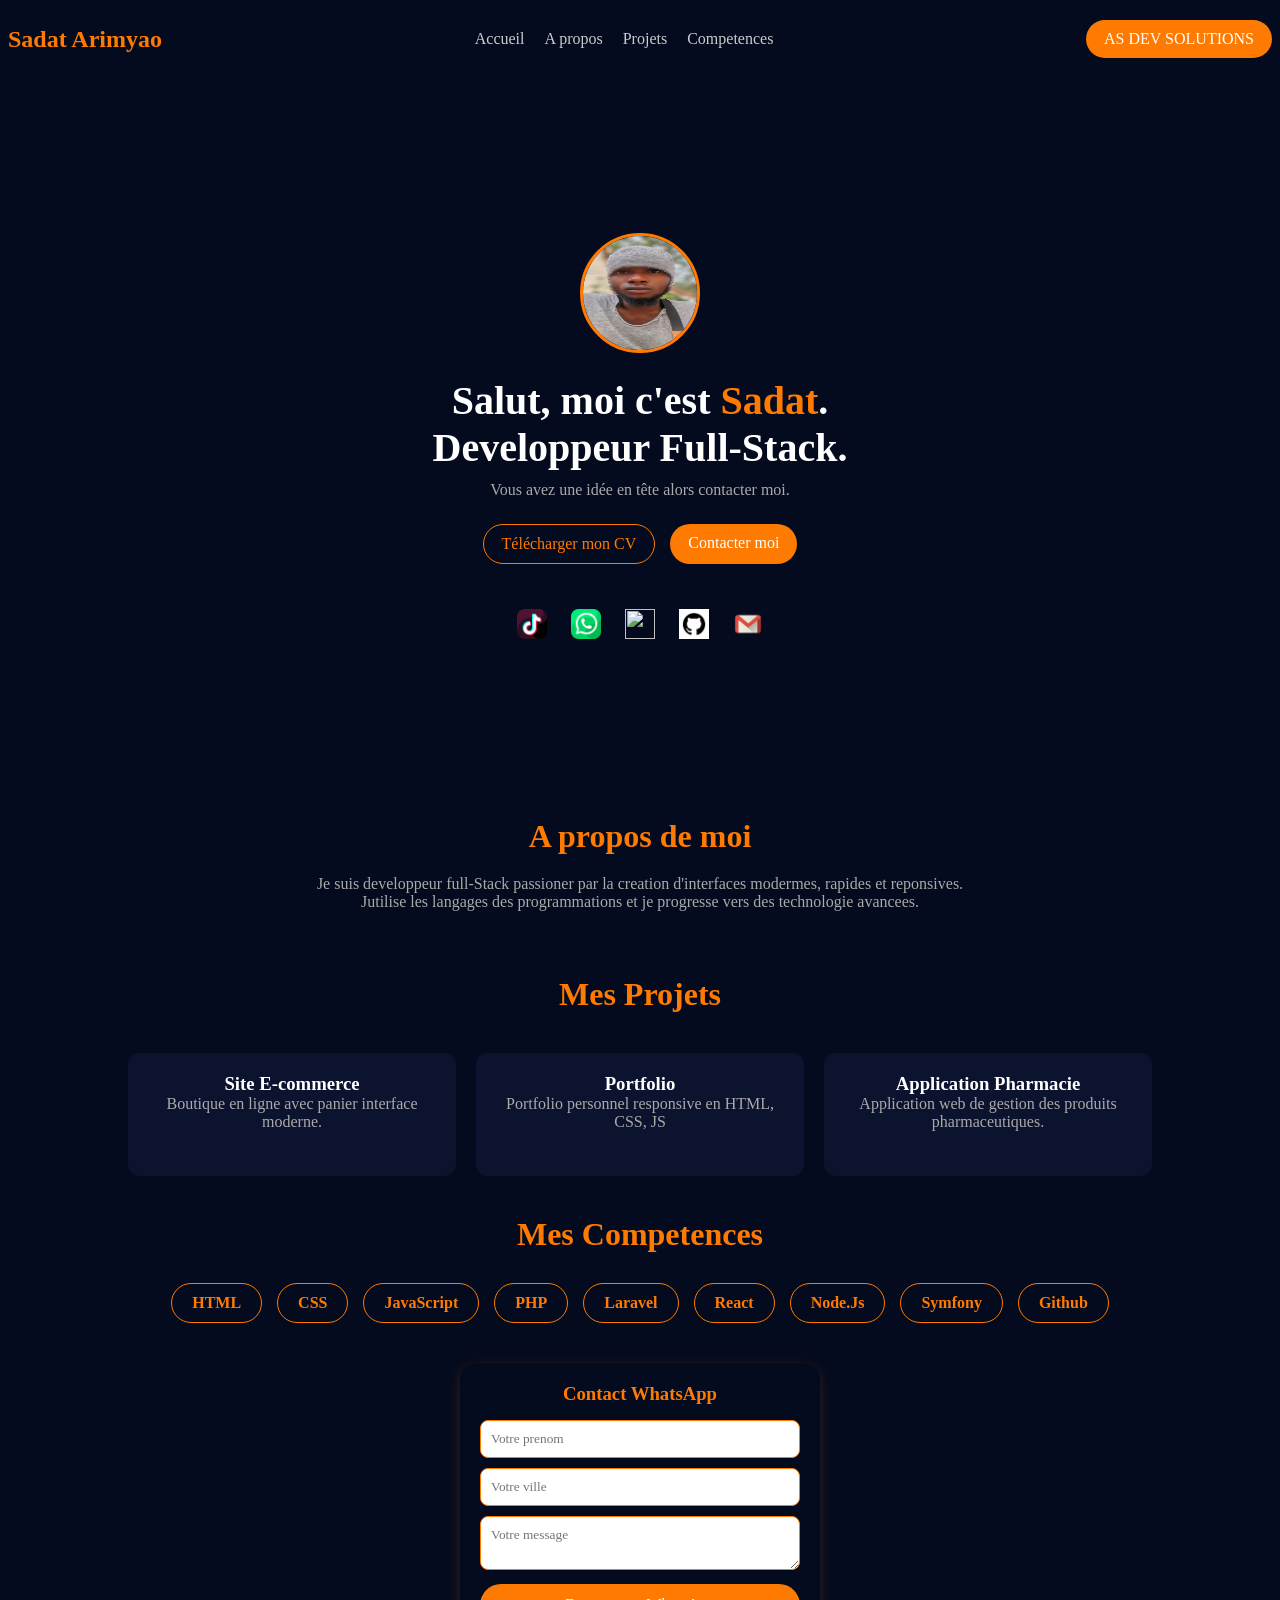
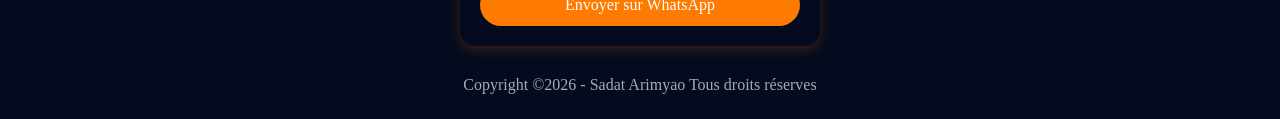
==== index.html @ 8f3bc366 "mis a jour" ====
<!DOCTYPE html>
<html lang="fr">
<head>
    <meta charset="UTF-8">
    <meta name="viewport" content="width=device-width, initial-scale=1.0">
    <title>Portfolio | developpeur</title>
    <link rel="stylesheet" href="style.css">
</head>
<body>
    <header>
        <nav>
            <h2 class="logo">Sadat Arimyao</h2>
        <ul>
            <li><a href="#">Accueil</a></li>
            <li><a href="#about">A propos</a></li>
            <li><a href="#projects">Projets</a></li>
            <li><a href="#skills">Competences</a></li>
        </ul>
        <a href="#contact" class="btn">AS DEV SOLUTIONS</a>

         
        </nav>
    </header>

    <section class="hero">
        <div class="content">
            <div class="profile">
                <img src="img/img-2.jpg" alt="profile">
            </div>

            <h1>Salut, moi c'est <span>Sadat</span>. <br>Developpeur Full-Stack.</h1>
            <p>Vous avez une idée en tête alors contacter moi.</p>

            <div class="buttons">
                <a href="doc/cv[1].docx" download="cv" class="btn-outline">Télécharger mon CV</a>
                <a href="tel:+22897056009" class="btn">Contacter moi</a>
            </div>
            <div class="icon">
            <a href="https://www.tiktok.com/@as_dev_solutions"><img src="img/tik.png" alt=""></a>
            <a href="https://wa.me/22897056009?text=Salut%20bienvenue%20!%20Chez%20AS%20DEV%20SOLUTIONS%Developpeur%20Web%20et%20Mobile%20Comment%20pouvons-nous%20vous%20aider%20?" target="_blank"><img src="img/what.png" alt=""></a>
            <a href="https://www.linkedin.com/in/sadat-arimyao-14b58a377?utm_source=share&utm_compaign=share_via&utm_content=profile&utm_medium=android_app"><img src="img/link.png" alt=""></a>
            <a href="https://github.com/sadatcoding"><img src="img/16833872-logo-github-icone-git-hub-sur-fond-blanc-gratuit-vectoriel.jpg" alt=""></a>
            <a href="https://mailto:arimyaosadat.as@gmail.com"><img src="img/email.png" alt=""></a>
            
            </div>
        </div>
    </section>

    <!-- about -->
     <section id="about" class="section">
        <h2>A propos de moi</h2>
        <p class="section-te">Je suis developpeur full-Stack passioner par la creation d'interfaces modermes, rapides et reponsives. <br> Jutilise les langages des programmations et je progresse vers des technologie avancees.</p>
     </section>

     <!-- projects -->
      <section id="projects" class="section">
        <h2>Mes Projets</h2>
        <div class="projects">
            <div class="project-card">
                <h3>Site E-commerce</h3>
                <p>Boutique en ligne avec panier interface moderne.</p>
            </div>
            <div class="project-card">
                <h3>Portfolio</h3>
                <p>Portfolio personnel responsive en HTML, CSS, JS</p>
            </div>
            <div class="project-card">
                <h3>Application Pharmacie</h3>
                <p>Application web de gestion des produits pharmaceutiques.</p>
            </div>
        </div>
      </section>

      <!-- skills -->
       <section id="skills" class="section">
        <h2>Mes Competences</h2>
        <div class="skills">
            <div class="skill">HTML</div>
            <div class="skill">CSS</div>
            <div class="skill">JavaScript</div>
            <div class="skill">PHP</div>
            <div class="skill">Laravel</div>
            <div class="skill">React</div>
            <div class="skill">Node.Js</div>
            <div class="skill">Symfony</div>
            <div class="skill">Github</div>
        </div>
       </section>
       <form  id="whatsappForm">
        <h3>Contact WhatsApp</h3>
        <input type="text" id="prenom" placeholder="Votre prenom" required>
        <input type="text" id="ville" placeholder="Votre ville" required>

        <textarea name="" id="message" placeholder="Votre message"></textarea>
        <button type="submit">Envoyer sur WhatsApp</button>
       </form>
       <!-- footer -->
        <footer>
            <p>Copyright &copy;2026 - Sadat Arimyao Tous droits réserves</p>
        </footer>

    <script src="script.js"></script>
</body>
</html>
---- style.css ----
*{
    margin: 0;
    padding: 0;box-sizing: border-box;
    font-family: Cambria, Cochin, Georgia, Times, 'Times New Roman', serif;
}
body{
    background: #050b1e;
    color: #fff;
}
/* navbar */
nav{
    display: flex;
    justify-content: space-between;
    align-items: center;
    padding: 20px 8px;
}
.logo{
    color: #ff7a00;
}
nav ul{
    display: flex;
    list-style: none;
    gap: 20px;
}
nav ul li a{
    color: #ccc;
    text-decoration: none;
}
nav ul li a:hover{
    color: #ff7a00;
}
.btn{background: #ff7a00;
padding: 10px 18px;color: #fff;text-decoration: none;border-radius: 20px;}
.btn-outline{
    border: 1px solid #ff7a00;
    padding: 10px 18px;
    color: #ff7a00;
    text-decoration: none;
    border-radius: 20px;
}
/* hero */
.hero{
    height: 80vh;
    display: flex;
    justify-content: center;
    align-items: center;
    text-align: center;
}
.profile img{
    width: 120px;
    height: 120px;
    border-radius: 50%;
    border: 3px solid #ff7a00;
    margin-bottom: 20px;
}
h1{
    font-size: 40px;
    margin-bottom: 10px;
}
h1 span{
    color: #ff7a00;
}
p{
    color: #aaa;
    margin-bottom: 25px;
}
.buttons{
    display: flex;
    gap: 15px;
    justify-content: center;
}
.icon img{
    width: 30px;
    height: 30px;
    margin-top: 45px;
}
.icon a{
    padding: 10px;
}
.section{
    padding: 20px 10%;
    text-align: center;
}
.section h2{
    font-size: 32px;
    margin-bottom: 20px;
    color: #ff7a00;
}
.section-text{
    color: #bbb;
    max-width: 700px;
    margin: auto;
    line-height: 1.6;
}
.projects{
    display: grid;
    grid-template-columns: repeat(auto-fit,minmax(250px,1fr));
    gap: 20px;
    margin-top: 40px;
}
.project-card{
    background: #0c132f;
    padding: 20px;
    border-radius: 12px;
    transition: 0.5s;
}
.project-card:hover{
    transform: translateY(-5px);
    box-shadow: 0 10px 30px rgba(255, 122, 0, 0.2);
}
/* skills */
.skills{
    display: flex;
    flex-wrap: wrap;
    justify-content: center;
    gap: 15px;
    margin-top: 30px;
}
.skill{
    border: 1px solid #ff7a00;
    padding: 10px 20px;
    border-radius: 20px;
    color: #ff7a00;
    font-weight: bold;
}
#whatsappForm{
    max-width: 360px;
    margin: 20px auto;
    padding: 20px;
    border-radius: 15px;
    box-shadow: 0 4px 12px rgba(255, 122, 0, 0.2);
}
#whatsappForm h3{
    text-align: center;
    margin-bottom: 15px;
    color: #ff7a00;
}
#whatsappForm input,
#whatsappForm textarea{
    width: 100%;
    padding: 10px;
    margin-bottom: 10px;
    border-radius: 8px;
    border: 1px solid #ff7a00;
}
#whatsappForm button{
    width: 100%;
    padding: 12px;
    background: #ff7a00;
    color: #fff;
    font-size: 16px;
    border: none;
    border-radius: 30px;
    cursor: pointer;
}
#whatsappForm button:hover{
    opacity: .9;
}

/* footer */
footer p{
    text-align: center;
    color: #aaa;
    margin-top: 30px;
}




/* responsive */
@media (max-width:768px) {
    h1{
        font-size: 28px;
    }
    nav ul{
        display: none;
    }
    footer{
        font-size: 12px;
    }
}
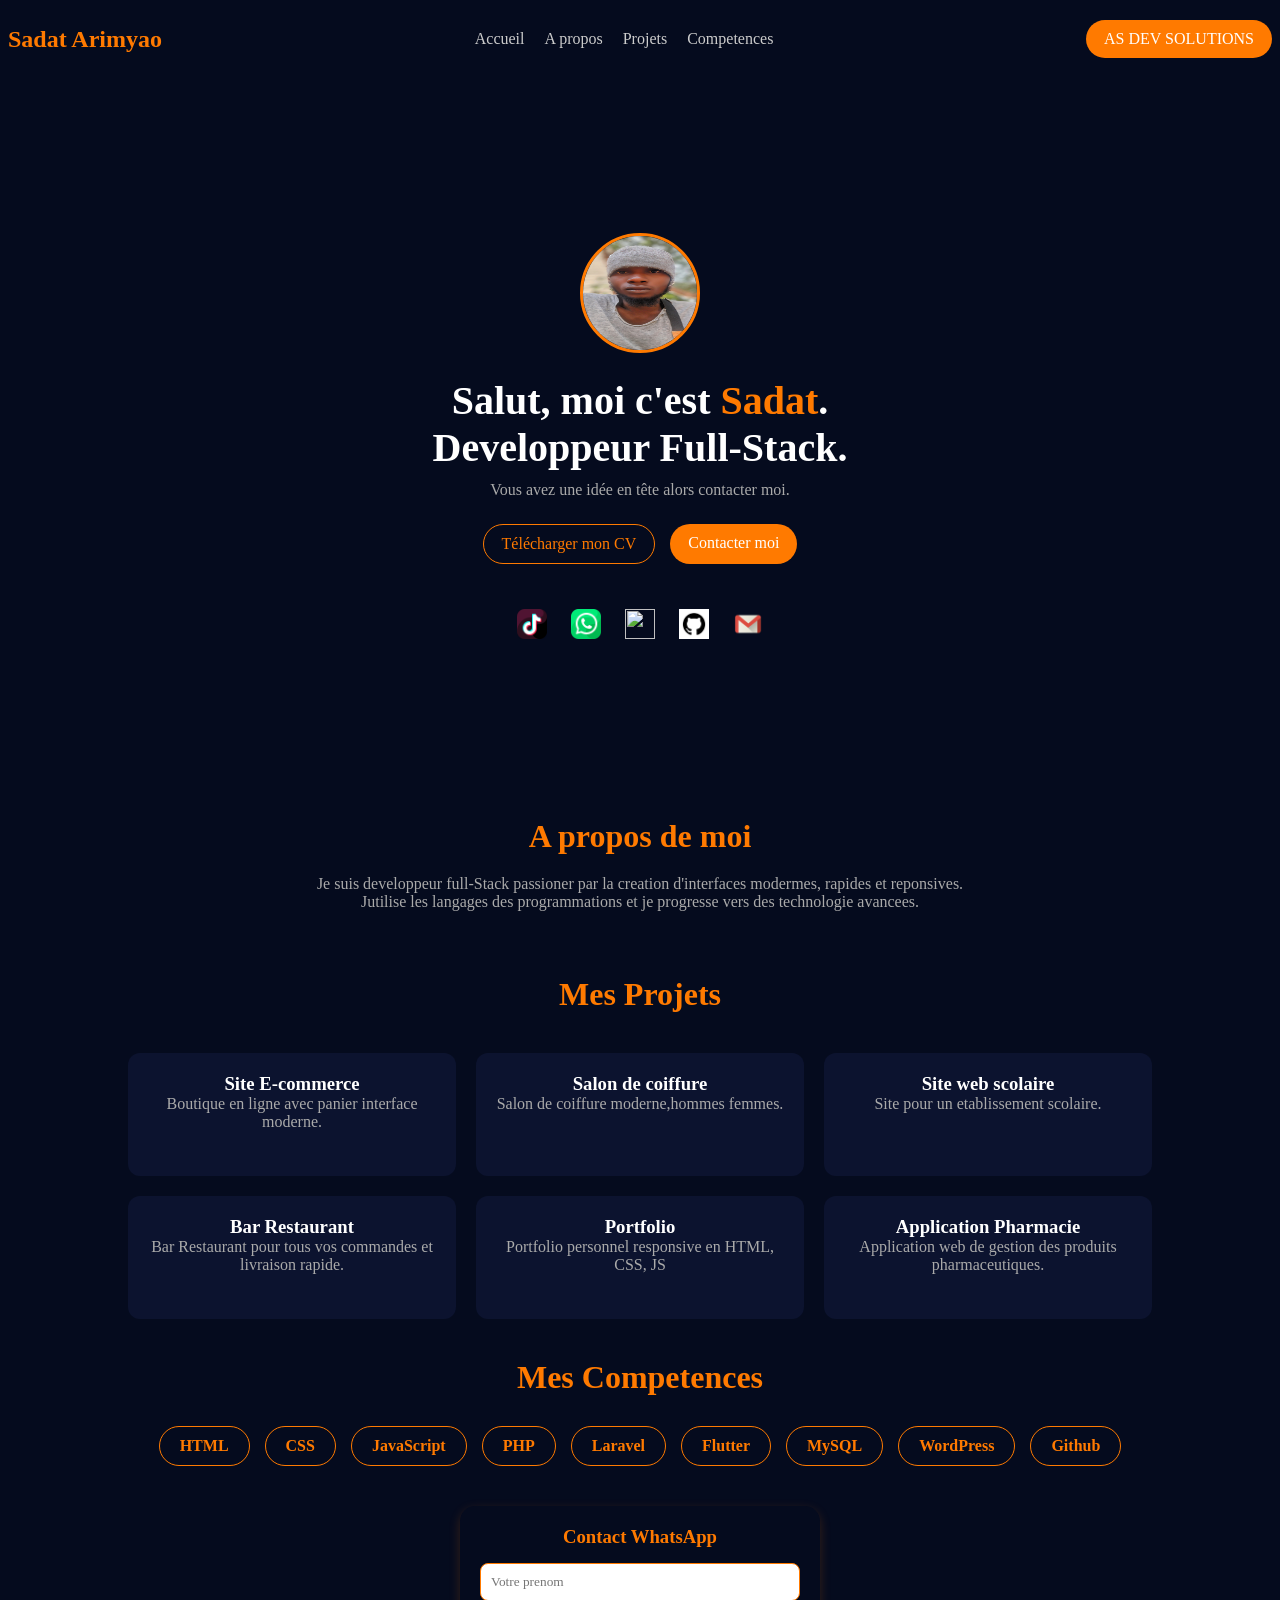
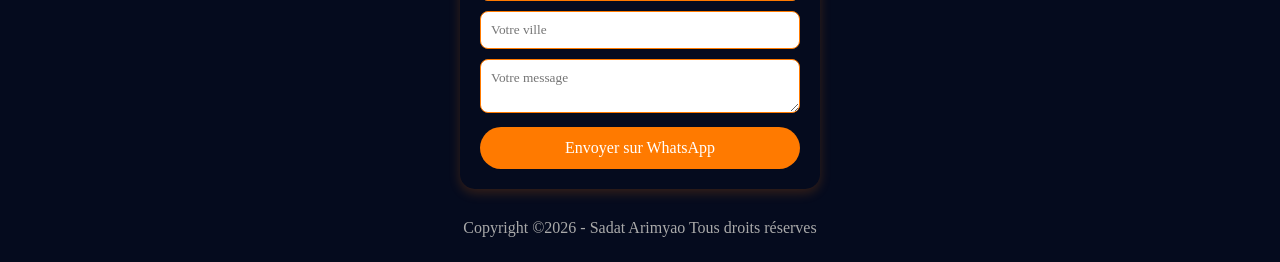
==== commit dca4888b: "mise a jour" ====
--- a/index.html
+++ b/index.html
@@ -32,11 +32,11 @@
             <p>Vous avez une idée en tête alors contacter moi.</p>
 
             <div class="buttons">
-                <a href="doc/cv[1].docx" download="cv" class="btn-outline">Télécharger mon CV</a>
+                <a href="doc/CV_Sadat_Arimyao.docx" download="cv" class="btn-outline">Télécharger mon CV</a>
                 <a href="tel:+22897056009" class="btn">Contacter moi</a>
             </div>
             <div class="icon">
-            <a href="https://www.tiktok.com/@as_dev_solutions"><img src="img/tik.png" alt=""></a>
+            <a href="https://www.tiktok.com/@sadat.developpeur"><img src="img/tik.png" alt=""></a>
             <a href="https://wa.me/22897056009?text=Salut%20bienvenue%20!%20Chez%20AS%20DEV%20SOLUTIONS%Developpeur%20Web%20et%20Mobile%20Comment%20pouvons-nous%20vous%20aider%20?" target="_blank"><img src="img/what.png" alt=""></a>
             <a href="https://www.linkedin.com/in/sadat-arimyao-14b58a377?utm_source=share&utm_compaign=share_via&utm_content=profile&utm_medium=android_app"><img src="img/link.png" alt=""></a>
             <a href="https://github.com/sadatcoding"><img src="img/16833872-logo-github-icone-git-hub-sur-fond-blanc-gratuit-vectoriel.jpg" alt=""></a>
@@ -61,6 +61,18 @@
                 <p>Boutique en ligne avec panier interface moderne.</p>
             </div>
             <div class="project-card">
+                <h3>Salon de coiffure</h3>
+                <p>Salon de coiffure moderne,hommes femmes.</p>
+            </div>
+            <div class="project-card">
+                <h3>Site web scolaire</h3>
+                <p>Site pour un etablissement scolaire.</p>
+            </div>
+            <div class="project-card">
+                <h3>Bar Restaurant</h3>
+                <p>Bar Restaurant pour tous vos commandes et livraison rapide.</p>
+            </div>
+            <div class="project-card">
                 <h3>Portfolio</h3>
                 <p>Portfolio personnel responsive en HTML, CSS, JS</p>
             </div>
@@ -80,9 +92,9 @@
             <div class="skill">JavaScript</div>
             <div class="skill">PHP</div>
             <div class="skill">Laravel</div>
-            <div class="skill">React</div>
-            <div class="skill">Node.Js</div>
-            <div class="skill">Symfony</div>
+            <div class="skill">Flutter</div>
+            <div class="skill">MySQL</div>
+            <div class="skill">WordPress</div>
             <div class="skill">Github</div>
         </div>
        </section>
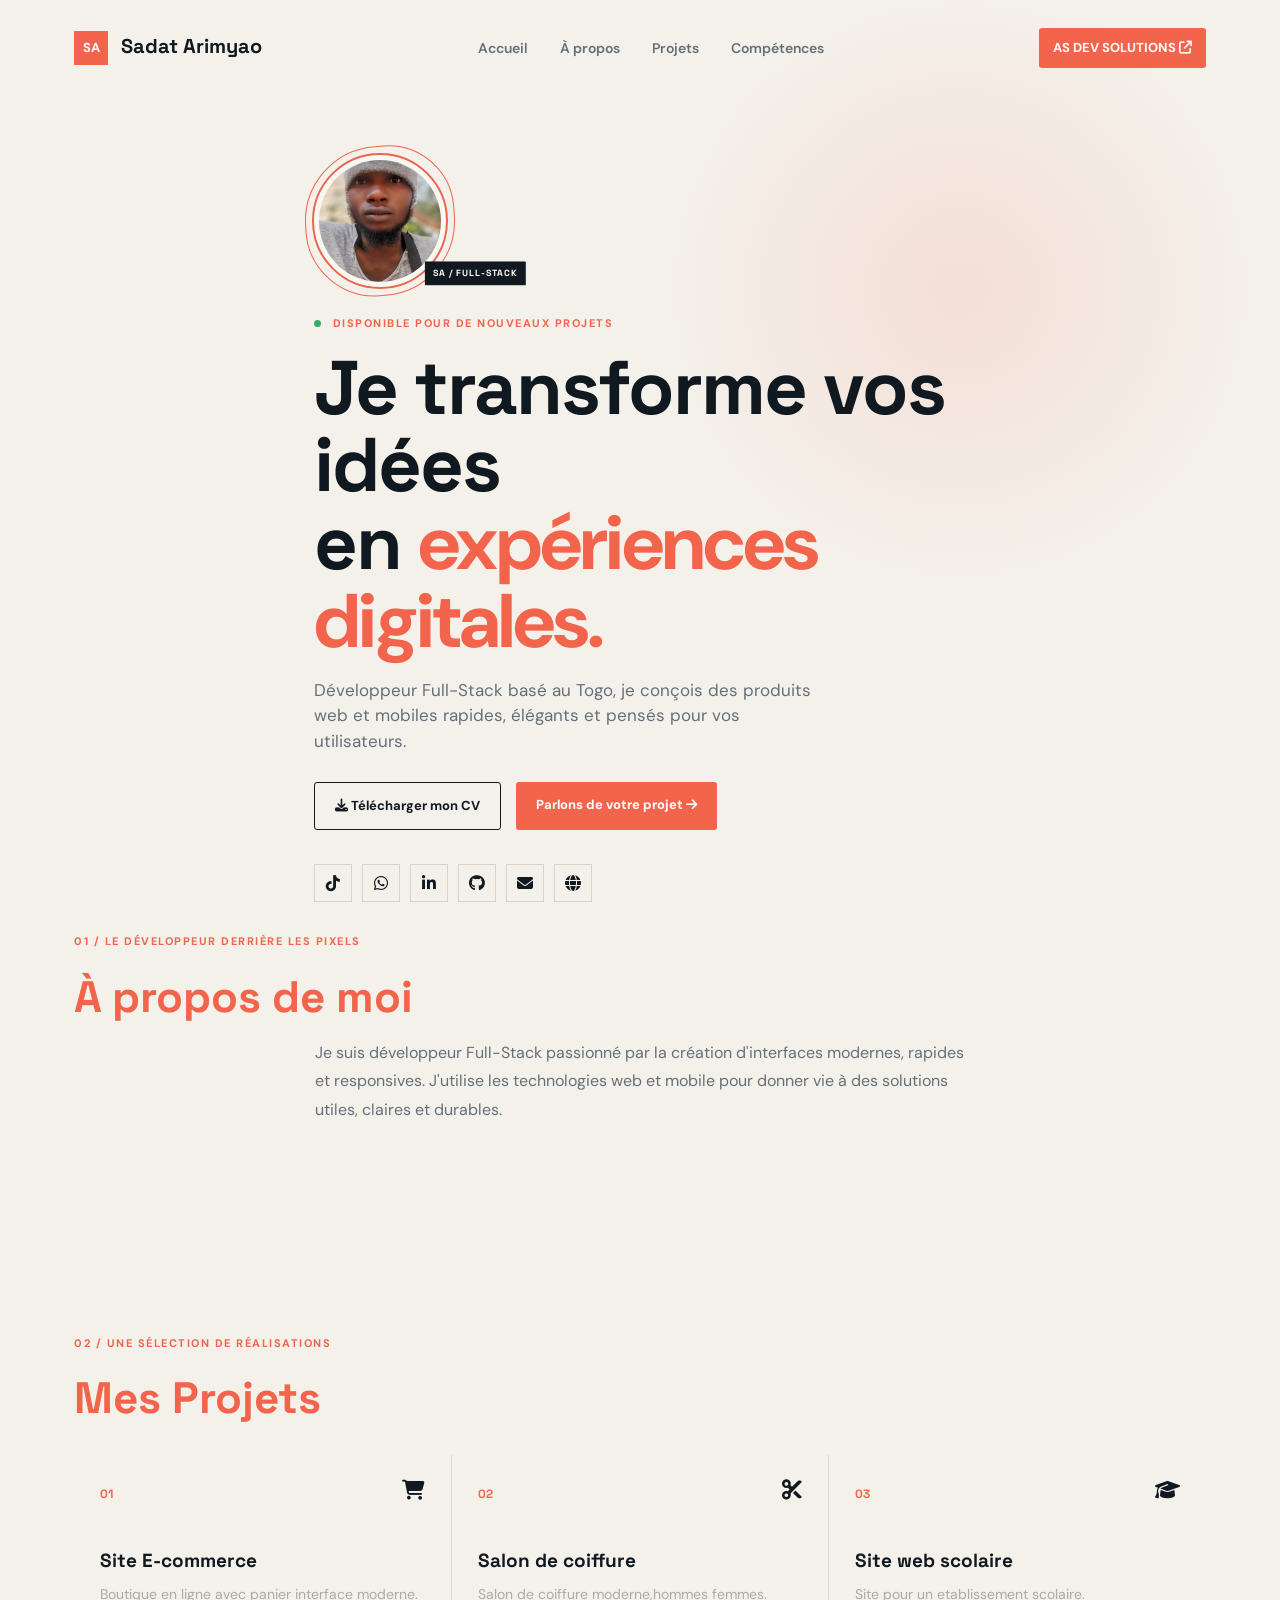
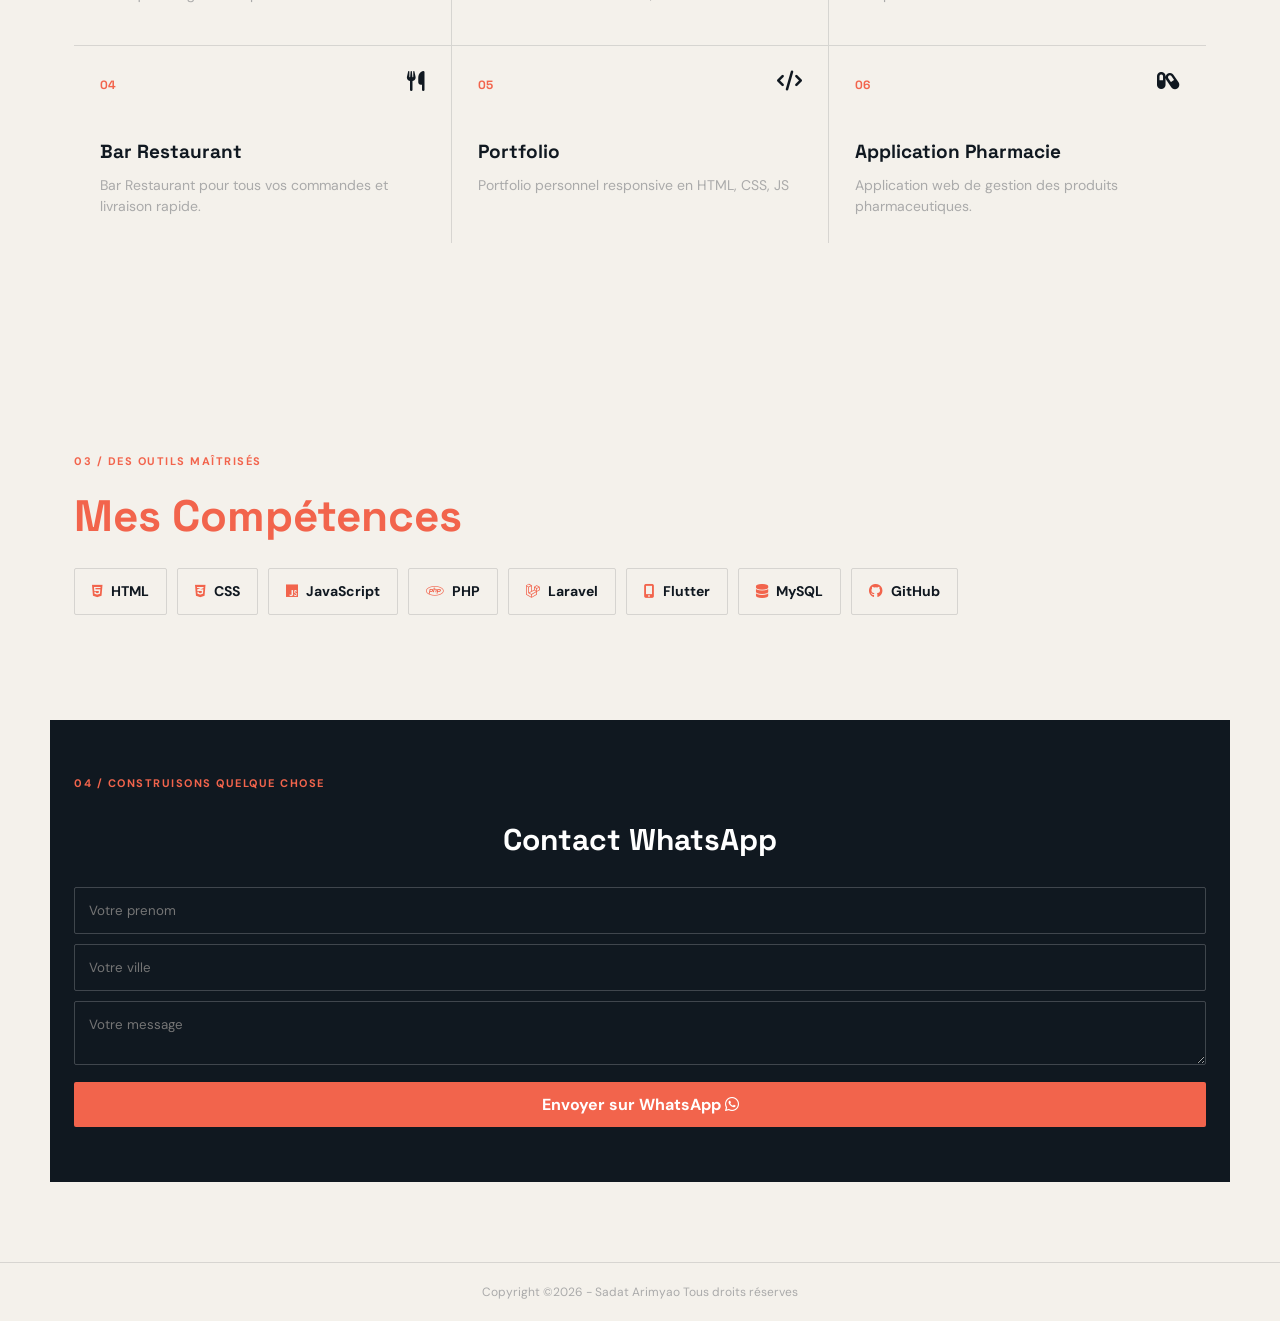
==== commit 50a943b8: "mise a jour" ====
--- a/index.html
+++ b/index.html
@@ -3,44 +3,51 @@
 <head>
     <meta charset="UTF-8">
     <meta name="viewport" content="width=device-width, initial-scale=1.0">
-    <title>Portfolio | developpeur</title>
+    <title>Sadat Arimyao | Développeur Full-Stack</title>
+    <link rel="preconnect" href="https://fonts.googleapis.com">
+    <link rel="preconnect" href="https://fonts.gstatic.com" crossorigin>
+    <link href="https://fonts.googleapis.com/css2?family=DM+Sans:wght@400;500;600;700&family=Space+Grotesk:wght@500;600;700&display=swap" rel="stylesheet">
+    <link rel="stylesheet" href="https://cdnjs.cloudflare.com/ajax/libs/font-awesome/6.5.2/css/all.min.css">
     <link rel="stylesheet" href="style.css">
 </head>
 <body>
     <header>
         <nav>
-            <h2 class="logo">Sadat Arimyao</h2>
+            <a href="#top" class="logo"><span>SA</span> Sadat Arimyao</a>
         <ul>
             <li><a href="#">Accueil</a></li>
-            <li><a href="#about">A propos</a></li>
+            <li><a href="#about">À propos</a></li>
             <li><a href="#projects">Projets</a></li>
-            <li><a href="#skills">Competences</a></li>
+            <li><a href="#skills">Compétences</a></li>
         </ul>
-        <a href="#contact" class="btn">AS DEV SOLUTIONS</a>
+        <a href="#contact" class="btn nav-cta">AS DEV SOLUTIONS <i class="fa-solid fa-arrow-up-right-from-square"></i></a>
 
          
         </nav>
     </header>
 
+    <main id="top">
     <section class="hero">
         <div class="content">
             <div class="profile">
-                <img src="img/img-2.jpg" alt="profile">
+                <img src="img/img-2.jpg" alt="Portrait de Sadat Arimyao">
             </div>
 
-            <h1>Salut, moi c'est <span>Sadat</span>. <br>Developpeur Full-Stack.</h1>
-            <p>Vous avez une idée en tête alors contacter moi.</p>
+            <div class="eyebrow"><span></span> Disponible pour de nouveaux projets</div>
+            <h1>Je transforme vos idées<br>en <span>expériences digitales.</span></h1>
+            <p class="hero-copy">Développeur Full-Stack basé au Togo, je conçois des produits web et mobiles rapides, élégants et pensés pour vos utilisateurs.</p>
 
             <div class="buttons">
-                <a href="doc/CV_Sadat_Arimyao.docx" download="cv" class="btn-outline">Télécharger mon CV</a>
-                <a href="tel:+22897056009" class="btn">Contacter moi</a>
+                <a href="doc/CV_Sadat_Arimyao.docx" download="cv" class="btn-outline"><i class="fa-solid fa-download"></i> Télécharger mon CV</a>
+                <a href="tel:+22897056009" class="btn">Parlons de votre projet <i class="fa-solid fa-arrow-right"></i></a>
             </div>
-            <div class="icon">
-            <a href="https://www.tiktok.com/@sadat.developpeur"><img src="img/tik.png" alt=""></a>
-            <a href="https://wa.me/22897056009?text=Salut%20bienvenue%20!%20Chez%20AS%20DEV%20SOLUTIONS%Developpeur%20Web%20et%20Mobile%20Comment%20pouvons-nous%20vous%20aider%20?" target="_blank"><img src="img/what.png" alt=""></a>
-            <a href="https://www.linkedin.com/in/sadat-arimyao-14b58a377?utm_source=share&utm_compaign=share_via&utm_content=profile&utm_medium=android_app"><img src="img/link.png" alt=""></a>
-            <a href="https://github.com/sadatcoding"><img src="img/16833872-logo-github-icone-git-hub-sur-fond-blanc-gratuit-vectoriel.jpg" alt=""></a>
-            <a href="https://mailto:arimyaosadat.as@gmail.com"><img src="img/email.png" alt=""></a>
+            <div class="social-links" aria-label="Réseaux sociaux">
+            <a href="https://www.tiktok.com/@sadat.developpeur" aria-label="TikTok"><i class="fa-brands fa-tiktok"></i></a>
+            <a href="https://wa.me/22897056009" target="_blank" aria-label="WhatsApp"><i class="fa-brands fa-whatsapp"></i></a>
+            <a href="https://www.linkedin.com/in/sadat-arimyao-14b58a377" aria-label="LinkedIn"><i class="fa-brands fa-linkedin-in"></i></a>
+            <a href="https://github.com/sadatcoding" aria-label="GitHub"><i class="fa-brands fa-github"></i></a>
+            <a href="mailto:arimyaosadat.as@gmail.com" aria-label="E-mail"><i class="fa-solid fa-envelope"></i></a>
+            <a href="https://spinkatc.mychariow.com" aria-label="Chariow"><i class="fa-solid fa-globe"></i></a>
             
             </div>
         </div>
@@ -48,35 +55,37 @@
 
     <!-- about -->
      <section id="about" class="section">
-        <h2>A propos de moi</h2>
-        <p class="section-te">Je suis developpeur full-Stack passioner par la creation d'interfaces modermes, rapides et reponsives. <br> Jutilise les langages des programmations et je progresse vers des technologie avancees.</p>
+          <p class="section-kicker">01 / Le développeur derrière les pixels</p>
+        <h2>À propos de moi</h2>
+          <p class="section-text">Je suis développeur Full-Stack passionné par la création d'interfaces modernes, rapides et responsives. J'utilise les technologies web et mobile pour donner vie à des solutions utiles, claires et durables.</p>
      </section>
 
      <!-- projects -->
       <section id="projects" class="section">
+                <p class="section-kicker">02 / Une sélection de réalisations</p>
         <h2>Mes Projets</h2>
         <div class="projects">
-            <div class="project-card">
+            <div class="project-card"><span class="card-number">01</span><i class="fa-solid fa-cart-shopping card-icon"></i>
                 <h3>Site E-commerce</h3>
                 <p>Boutique en ligne avec panier interface moderne.</p>
             </div>
-            <div class="project-card">
+            <div class="project-card"><span class="card-number">02</span><i class="fa-solid fa-scissors card-icon"></i>
                 <h3>Salon de coiffure</h3>
                 <p>Salon de coiffure moderne,hommes femmes.</p>
             </div>
-            <div class="project-card">
+            <div class="project-card"><span class="card-number">03</span><i class="fa-solid fa-graduation-cap card-icon"></i>
                 <h3>Site web scolaire</h3>
                 <p>Site pour un etablissement scolaire.</p>
             </div>
-            <div class="project-card">
+            <div class="project-card"><span class="card-number">04</span><i class="fa-solid fa-utensils card-icon"></i>
                 <h3>Bar Restaurant</h3>
                 <p>Bar Restaurant pour tous vos commandes et livraison rapide.</p>
             </div>
-            <div class="project-card">
+            <div class="project-card"><span class="card-number">05</span><i class="fa-solid fa-code card-icon"></i>
                 <h3>Portfolio</h3>
                 <p>Portfolio personnel responsive en HTML, CSS, JS</p>
             </div>
-            <div class="project-card">
+            <div class="project-card"><span class="card-number">06</span><i class="fa-solid fa-capsules card-icon"></i>
                 <h3>Application Pharmacie</h3>
                 <p>Application web de gestion des produits pharmaceutiques.</p>
             </div>
@@ -85,26 +94,27 @@
 
       <!-- skills -->
        <section id="skills" class="section">
-        <h2>Mes Competences</h2>
+        <p class="section-kicker">03 / Des outils maîtrisés</p>
+        <h2>Mes Compétences</h2>
         <div class="skills">
-            <div class="skill">HTML</div>
-            <div class="skill">CSS</div>
-            <div class="skill">JavaScript</div>
-            <div class="skill">PHP</div>
-            <div class="skill">Laravel</div>
-            <div class="skill">Flutter</div>
-            <div class="skill">MySQL</div>
-            <div class="skill">WordPress</div>
-            <div class="skill">Github</div>
+            <div class="skill"><i class="fa-brands fa-html5"></i> HTML</div>
+            <div class="skill"><i class="fa-brands fa-css3-alt"></i> CSS</div>
+            <div class="skill"><i class="fa-brands fa-js"></i> JavaScript</div>
+            <div class="skill"><i class="fa-brands fa-php"></i> PHP</div>
+            <div class="skill"><i class="fa-brands fa-laravel"></i> Laravel</div>
+            <div class="skill"><i class="fa-solid fa-mobile-screen-button"></i> Flutter</div>
+            <div class="skill"><i class="fa-solid fa-database"></i> MySQL</div>
+            <div class="skill"><i class="fa-brands fa-github"></i> GitHub</div>
         </div>
        </section>
-       <form  id="whatsappForm">
+    <form id="whatsappForm" class="contact-form">
+     <p class="section-kicker">04 / Construisons quelque chose</p>
         <h3>Contact WhatsApp</h3>
         <input type="text" id="prenom" placeholder="Votre prenom" required>
         <input type="text" id="ville" placeholder="Votre ville" required>
 
         <textarea name="" id="message" placeholder="Votre message"></textarea>
-        <button type="submit">Envoyer sur WhatsApp</button>
+        <button type="submit">Envoyer sur WhatsApp <i class="fa-brands fa-whatsapp"></i></button>
        </form>
        <!-- footer -->
         <footer>
@@ -112,5 +122,6 @@
         </footer>
 
     <script src="script.js"></script>
+    </main>
 </body>
 </html>
--- a/style.css
+++ b/style.css
@@ -179,3 +179,126 @@
         font-size: 12px;
     }
 }
+
+/* portfolio refresh */
+:root {
+    --ink: #101820;
+    --paper: #f4f1eb;
+    --coral: #f2644c;
+    --muted: #647078;
+    --line: rgba(16, 24, 32, .13);
+}
+* { font-family: 'DM Sans', sans-serif; }
+html { scroll-behavior: smooth; }
+body { background: var(--paper); color: var(--ink); line-height: 1.5; overflow-x: hidden; }
+header { position: absolute; z-index: 2; width: 100%; }
+nav { max-width: 1180px; margin: auto; padding: 28px 24px; }
+.logo { color: var(--ink); font: 700 20px 'Space Grotesk', sans-serif; text-decoration: none; }
+.logo span { display: inline-grid; place-items: center; width: 34px; height: 34px; margin-right: 8px; background: var(--coral); color: white; font-size: 13px; }
+nav ul { gap: 32px; }
+nav ul li a { color: var(--muted); font-size: 14px; font-weight: 600; }
+nav ul li a:hover { color: var(--coral); }
+.btn, .btn-outline { border-radius: 3px; padding: 13px 20px; font-weight: 700; font-size: 13px; transition: transform .2s, background .2s; }
+.btn { background: var(--coral); color: white; }
+.btn:hover, .btn-outline:hover { transform: translateY(-3px); }
+.btn-outline { border: 1px solid var(--ink); color: var(--ink); }
+.nav-cta { padding: 10px 14px; }
+.hero { min-height: 760px; height: 92vh; position: relative; background: radial-gradient(circle at 75% 35%, rgba(242,100,76,.13), transparent 28%), var(--paper); }
+.content { position: relative; z-index: 1; max-width: 700px; padding: 155px 24px 0; text-align: left; margin: auto; }
+.profile img { width: 78px; height: 78px; object-fit: cover; border: 0; border-radius: 50%; margin-bottom: 18px; filter: grayscale(15%); }
+.eyebrow, .section-kicker { color: var(--coral); font-size: 11px; font-weight: 700; letter-spacing: 1.5px; text-transform: uppercase; }
+.eyebrow span { display: inline-block; width: 7px; height: 7px; margin-right: 7px; border-radius: 50%; background: #39a96b; }
+h1, h2, h3 { font-family: 'Space Grotesk', sans-serif; }
+h1 { color: var(--ink); font-size: clamp(42px, 6vw, 76px); line-height: 1.02; letter-spacing: -2px; margin: 17px 0; }
+h1 span, .section h2 { color: var(--coral); }
+.hero-copy { max-width: 520px; color: var(--muted); font-size: 17px; margin-bottom: 28px; }
+.buttons { justify-content: flex-start; flex-wrap: wrap; }
+.social-links { display: flex; gap: 10px; margin-top: 34px; }
+.social-links a { display: grid; place-items: center; width: 38px; height: 38px; border: 1px solid var(--line); color: var(--ink); text-decoration: none; transition: .2s; }
+.social-links a:hover { color: white; background: var(--ink); transform: translateY(-3px); }
+.section { max-width: 1180px; margin: auto; padding: 105px 24px; text-align: left; }
+.section h2 { font-size: 44px; line-height: 1; margin: 8px 0 20px; }
+.section-text { max-width: 650px; color: var(--muted); line-height: 1.8; }
+.projects { grid-template-columns: repeat(3, 1fr); gap: 1px; background: var(--line); margin-top: 35px; }
+.project-card { position: relative; min-height: 190px; background: var(--paper); border-radius: 0; padding: 26px; transition: .25s; }
+.project-card:hover { background: #fff; box-shadow: none; transform: translateY(-5px); }
+.project-card h3 { margin-top: 42px; font-size: 19px; }
+.project-card p { margin: 8px 0 0; font-size: 14px; }
+.card-number { color: var(--coral); font: 700 12px 'Space Grotesk', sans-serif; }
+.card-icon { position: absolute; top: 25px; right: 26px; color: var(--ink); font-size: 20px; }
+.skills { justify-content: flex-start; gap: 10px; }
+.skill { border: 1px solid var(--line); border-radius: 2px; color: var(--ink); padding: 12px 17px; font-size: 14px; background: transparent; }
+.skill i { color: var(--coral); margin-right: 5px; }
+#whatsappForm { max-width: 1180px; margin: 0 auto 80px; padding: 55px 24px; border-radius: 0; box-shadow: none; background: var(--ink); }
+#whatsappForm h3 { color: white; font-size: 30px; margin: 10px 0 25px; }
+#whatsappForm input, #whatsappForm textarea { border: 1px solid rgba(255,255,255,.2); border-radius: 2px; background: transparent; color: white; padding: 14px; }
+#whatsappForm button { border-radius: 2px; background: var(--coral); font-weight: 700; }
+footer { border-top: 1px solid var(--line); padding: 20px; }
+footer p { margin: 0; text-align: center; font-size: 12px; }
+body:not(.is-loaded) .content { opacity: 0; transform: translateY(15px); }
+body.is-loaded .content { opacity: 1; transform: translateY(0); transition: .7s ease; }
+.profile { animation: profile-float 5s ease-in-out infinite; }
+.section, #whatsappForm { opacity: 0; transform: translateY(35px); transition: opacity .7s ease, transform .7s ease; }
+.section.is-visible, #whatsappForm.is-visible { opacity: 1; transform: translateY(0); }
+.project-card, .skill { opacity: 0; transform: translateY(20px); }
+.is-visible .project-card, .is-visible .skill { animation: reveal-item .55s ease forwards; }
+.is-visible .project-card:nth-child(2), .is-visible .skill:nth-child(2) { animation-delay: .08s; }
+.is-visible .project-card:nth-child(3), .is-visible .skill:nth-child(3) { animation-delay: .16s; }
+.is-visible .project-card:nth-child(4), .is-visible .skill:nth-child(4) { animation-delay: .24s; }
+.is-visible .project-card:nth-child(5), .is-visible .skill:nth-child(5) { animation-delay: .32s; }
+.is-visible .project-card:nth-child(6), .is-visible .skill:nth-child(6) { animation-delay: .4s; }
+@keyframes reveal-item { to { opacity: 1; transform: translateY(0); } }
+@keyframes profile-float { 0%, 100% { translate: 0 0; } 50% { translate: 0 -7px; } }
+@media (prefers-reduced-motion: reduce) {
+    *, *::before, *::after { animation-duration: .01ms !important; animation-iteration-count: 1 !important; scroll-behavior: auto !important; transition-duration: .01ms !important; }
+}
+@media (max-width: 768px) {
+    nav { padding: 18px 16px; } .nav-cta { display: none; }
+    .hero { min-height: 700px; height: auto; } .content { padding-top: 125px; }
+    h1 { font-size: 43px; letter-spacing: -1px; } .hero-copy { font-size: 15px; }
+    .section { padding: 75px 20px; } .section h2 { font-size: 36px; }
+    .projects { grid-template-columns: 1fr; } .buttons .btn, .buttons .btn-outline { width: 100%; text-align: center; }
+}
+
+/* profile mark */
+.profile {
+    position: relative;
+    width: 132px;
+    height: 132px;
+    margin-bottom: 28px;
+    transform: rotate(-4deg);
+}
+.profile::before {
+    content: "";
+    position: absolute;
+    inset: -9px;
+    border: 1px solid var(--coral);
+    border-radius: 50% 44% 50% 46%;
+}
+.profile::after {
+    content: "SA / FULL-STACK";
+    position: absolute;
+    right: -76px;
+    bottom: -5px;
+    padding: 6px 8px;
+    background: var(--ink);
+    color: white;
+    font: 700 9px 'Space Grotesk', sans-serif;
+    letter-spacing: 1px;
+    transform: rotate(4deg);
+}
+.profile img {
+    width: 132px;
+    height: 132px;
+    margin: 0;
+    border: 5px solid var(--paper);
+    outline: 2px solid var(--coral);
+    object-fit: cover;
+    filter: grayscale(12%) contrast(1.05);
+    transform: rotate(4deg);
+}
+@media (max-width: 768px) {
+    .profile { width: 108px; height: 108px; margin-bottom: 24px; }
+    .profile img { width: 108px; height: 108px; }
+    .profile::after { right: -65px; font-size: 8px; }
+}
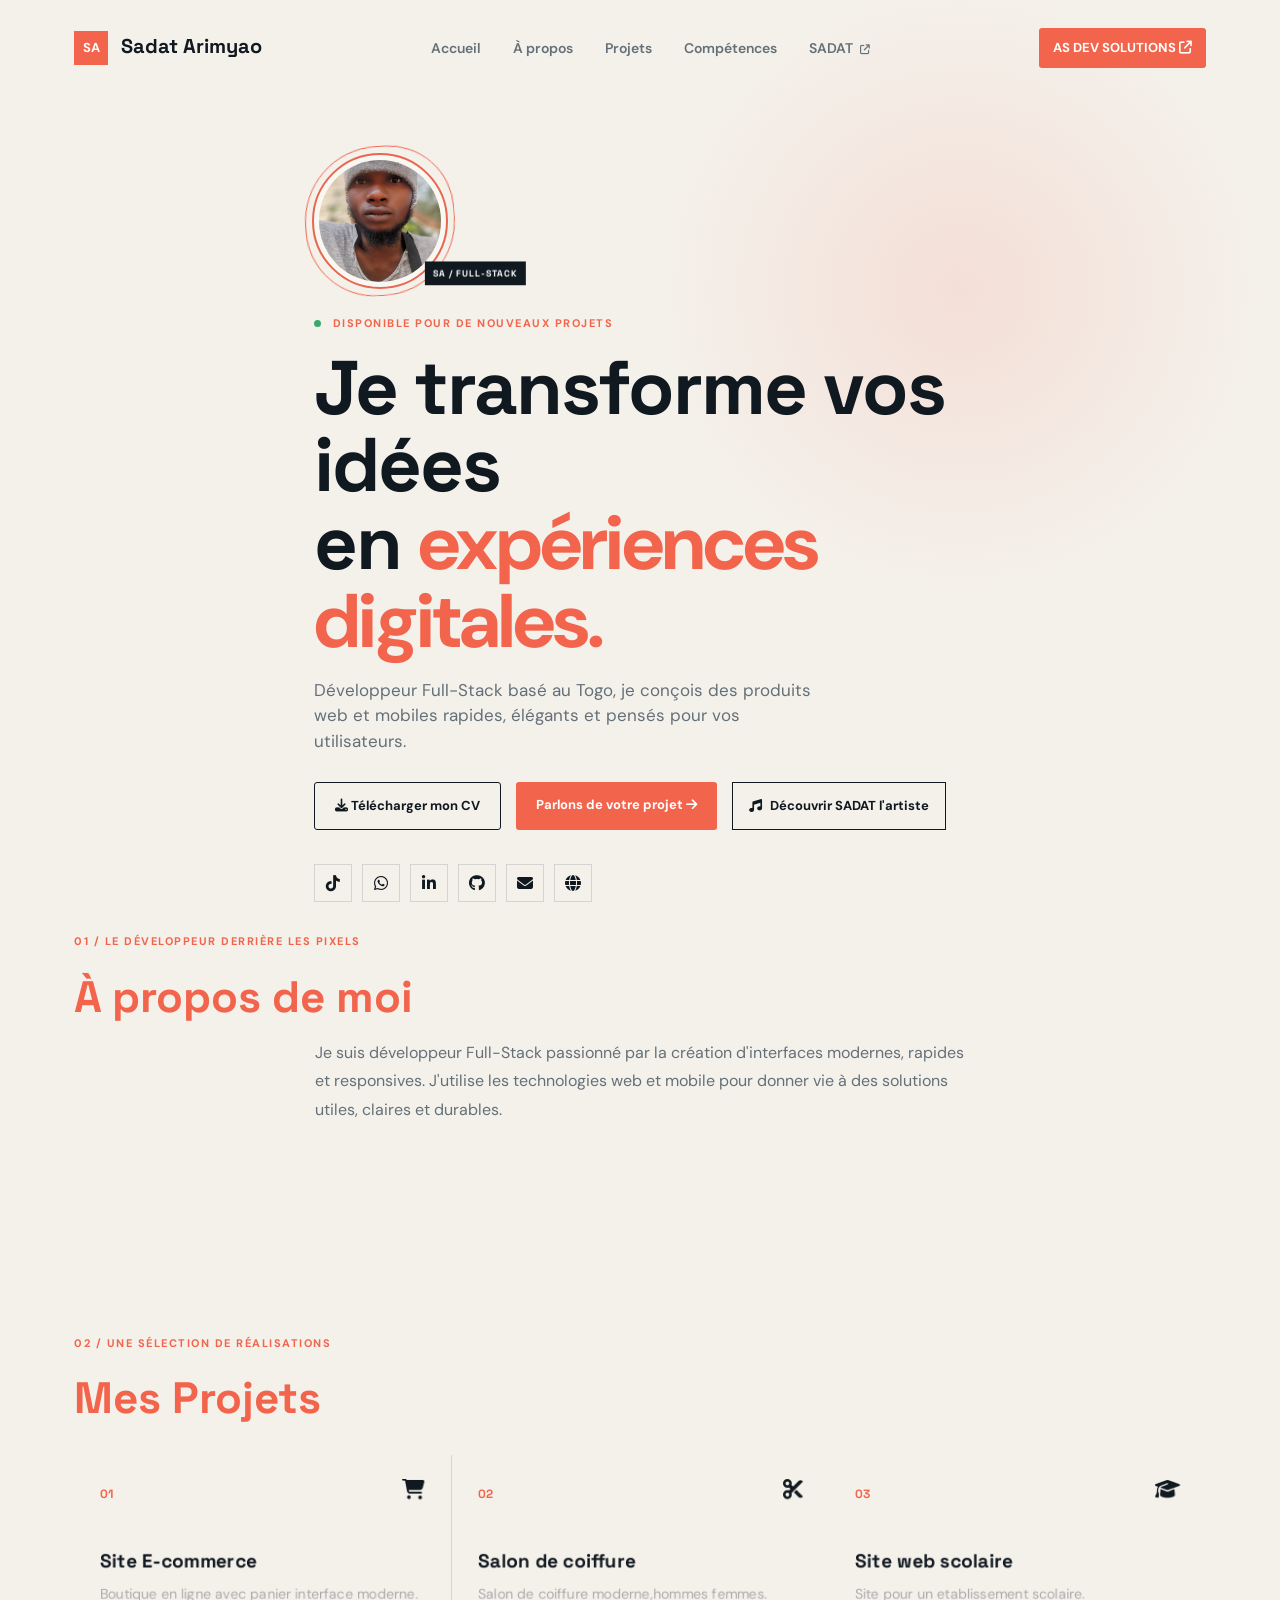
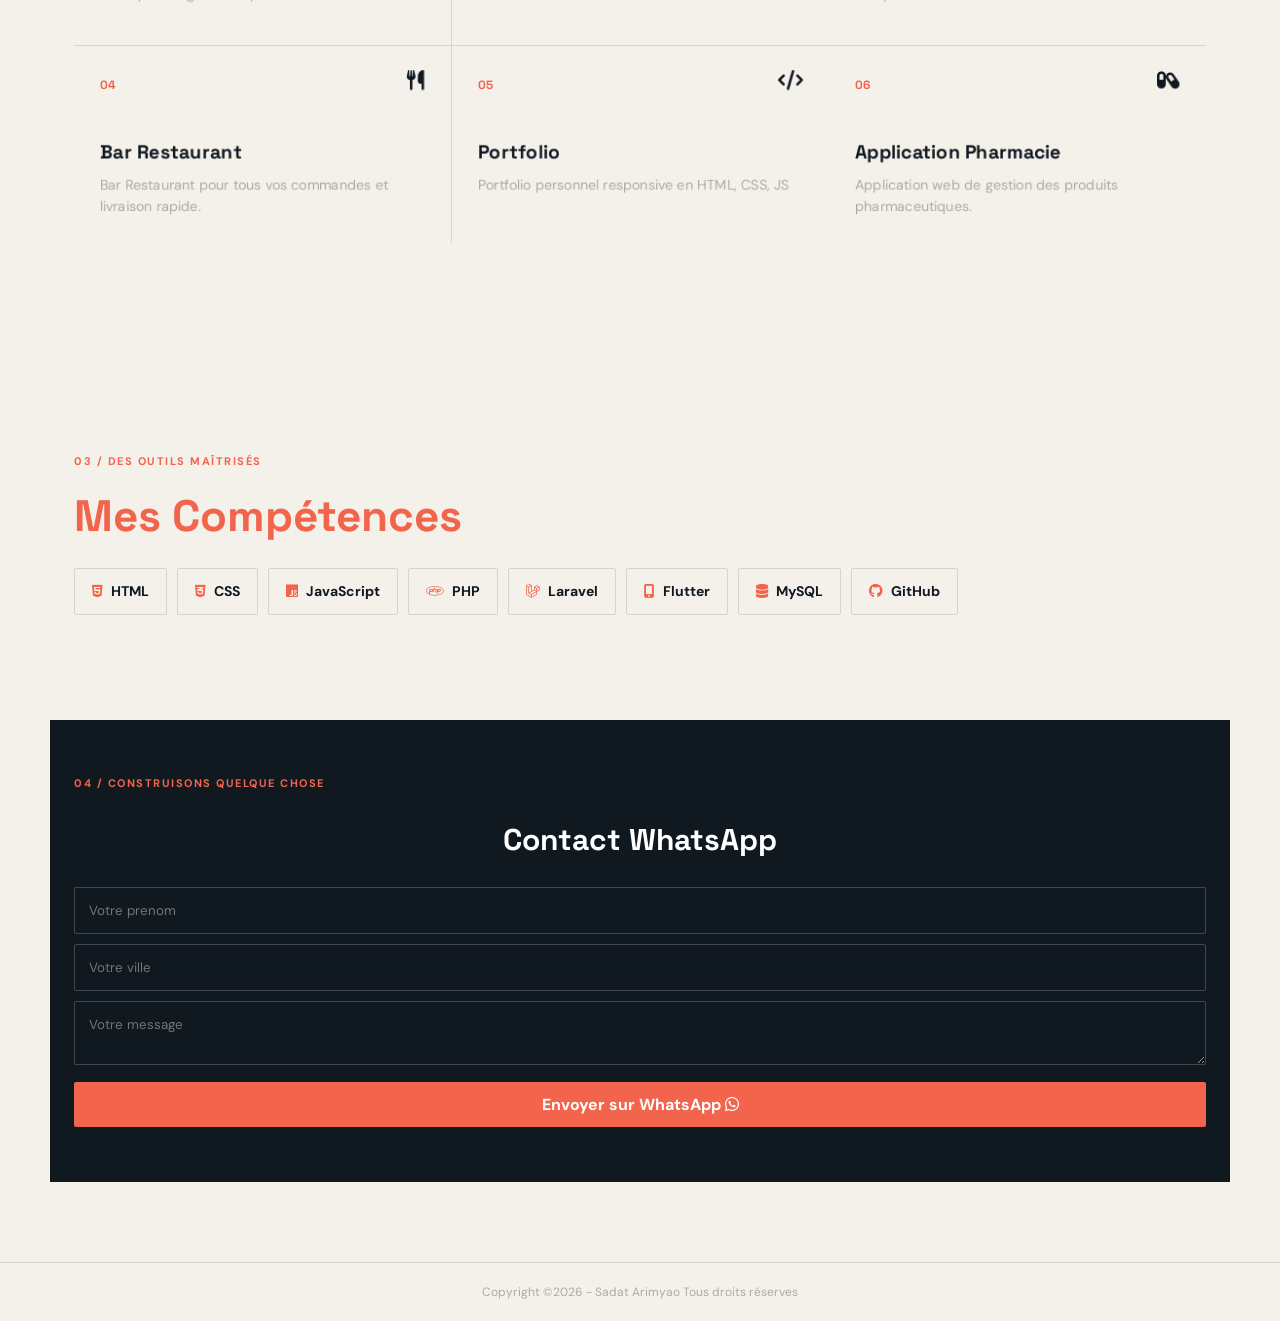
==== commit 0b4521e9: "mise a jour" ====
--- a/index.html
+++ b/index.html
@@ -19,6 +19,7 @@
             <li><a href="#about">À propos</a></li>
             <li><a href="#projects">Projets</a></li>
             <li><a href="#skills">Compétences</a></li>
+            <li><a href="music/index.html">SADAT <i class="fa-solid fa-arrow-up-right-from-square"></i></a></li>
         </ul>
         <a href="#contact" class="btn nav-cta">AS DEV SOLUTIONS <i class="fa-solid fa-arrow-up-right-from-square"></i></a>
 
@@ -38,8 +39,9 @@
             <p class="hero-copy">Développeur Full-Stack basé au Togo, je conçois des produits web et mobiles rapides, élégants et pensés pour vos utilisateurs.</p>
 
             <div class="buttons">
-                <a href="doc/CV_Sadat_Arimyao.docx" download="cv" class="btn-outline"><i class="fa-solid fa-download"></i> Télécharger mon CV</a>
+                <a href="doc/CV_Sadat_Arimyao.pdf" download="cv" class="btn-outline"><i class="fa-solid fa-download"></i> Télécharger mon CV</a>
                 <a href="tel:+22897056009" class="btn">Parlons de votre projet <i class="fa-solid fa-arrow-right"></i></a>
+                <a href="music/index.html" class="artist-access"><i class="fa-solid fa-music"></i> Découvrir SADAT l'artiste</a>
             </div>
             <div class="social-links" aria-label="Réseaux sociaux">
             <a href="https://www.tiktok.com/@sadat.developpeur" aria-label="TikTok"><i class="fa-brands fa-tiktok"></i></a>
--- a/style.css
+++ b/style.css
@@ -198,6 +198,25 @@
 nav ul { gap: 32px; }
 nav ul li a { color: var(--muted); font-size: 14px; font-weight: 600; }
 nav ul li a:hover { color: var(--coral); }
+nav ul li a i { margin-left: 4px; font-size: 10px; }
+.artist-access {
+    display: inline-flex;
+    align-items: center;
+    gap: 8px;
+    min-height: 44px;
+    padding: 0 16px;
+    border: 1px solid var(--ink);
+    color: var(--ink);
+    font-size: 13px;
+    font-weight: 700;
+    text-decoration: none;
+    transition: .25s ease;
+}
+.artist-access:hover {
+    background: var(--ink);
+    color: var(--paper);
+    transform: translateY(-3px);
+}
 .btn, .btn-outline { border-radius: 3px; padding: 13px 20px; font-weight: 700; font-size: 13px; transition: transform .2s, background .2s; }
 .btn { background: var(--coral); color: white; }
 .btn:hover, .btn-outline:hover { transform: translateY(-3px); }
@@ -260,6 +279,34 @@
     .projects { grid-template-columns: 1fr; } .buttons .btn, .buttons .btn-outline { width: 100%; text-align: center; }
 }
 
+/* 3D tilt */
+.projects,
+.profile {
+    perspective: 900px;
+}
+.project-card {
+    transform-style: preserve-3d;
+    will-change: transform;
+    transition: transform .18s ease, background .25s;
+}
+.project-card:hover {
+    background: #fff;
+    box-shadow: 18px 18px 40px rgba(16, 24, 32, .12);
+}
+.project-card .card-icon,
+.project-card h3,
+.project-card p,
+.project-card .card-number {
+    transform: translateZ(24px);
+}
+.profile {
+    transform-style: preserve-3d;
+    will-change: transform;
+}
+.profile img {
+    backface-visibility: hidden;
+}
+
 /* profile mark */
 .profile {
     position: relative;
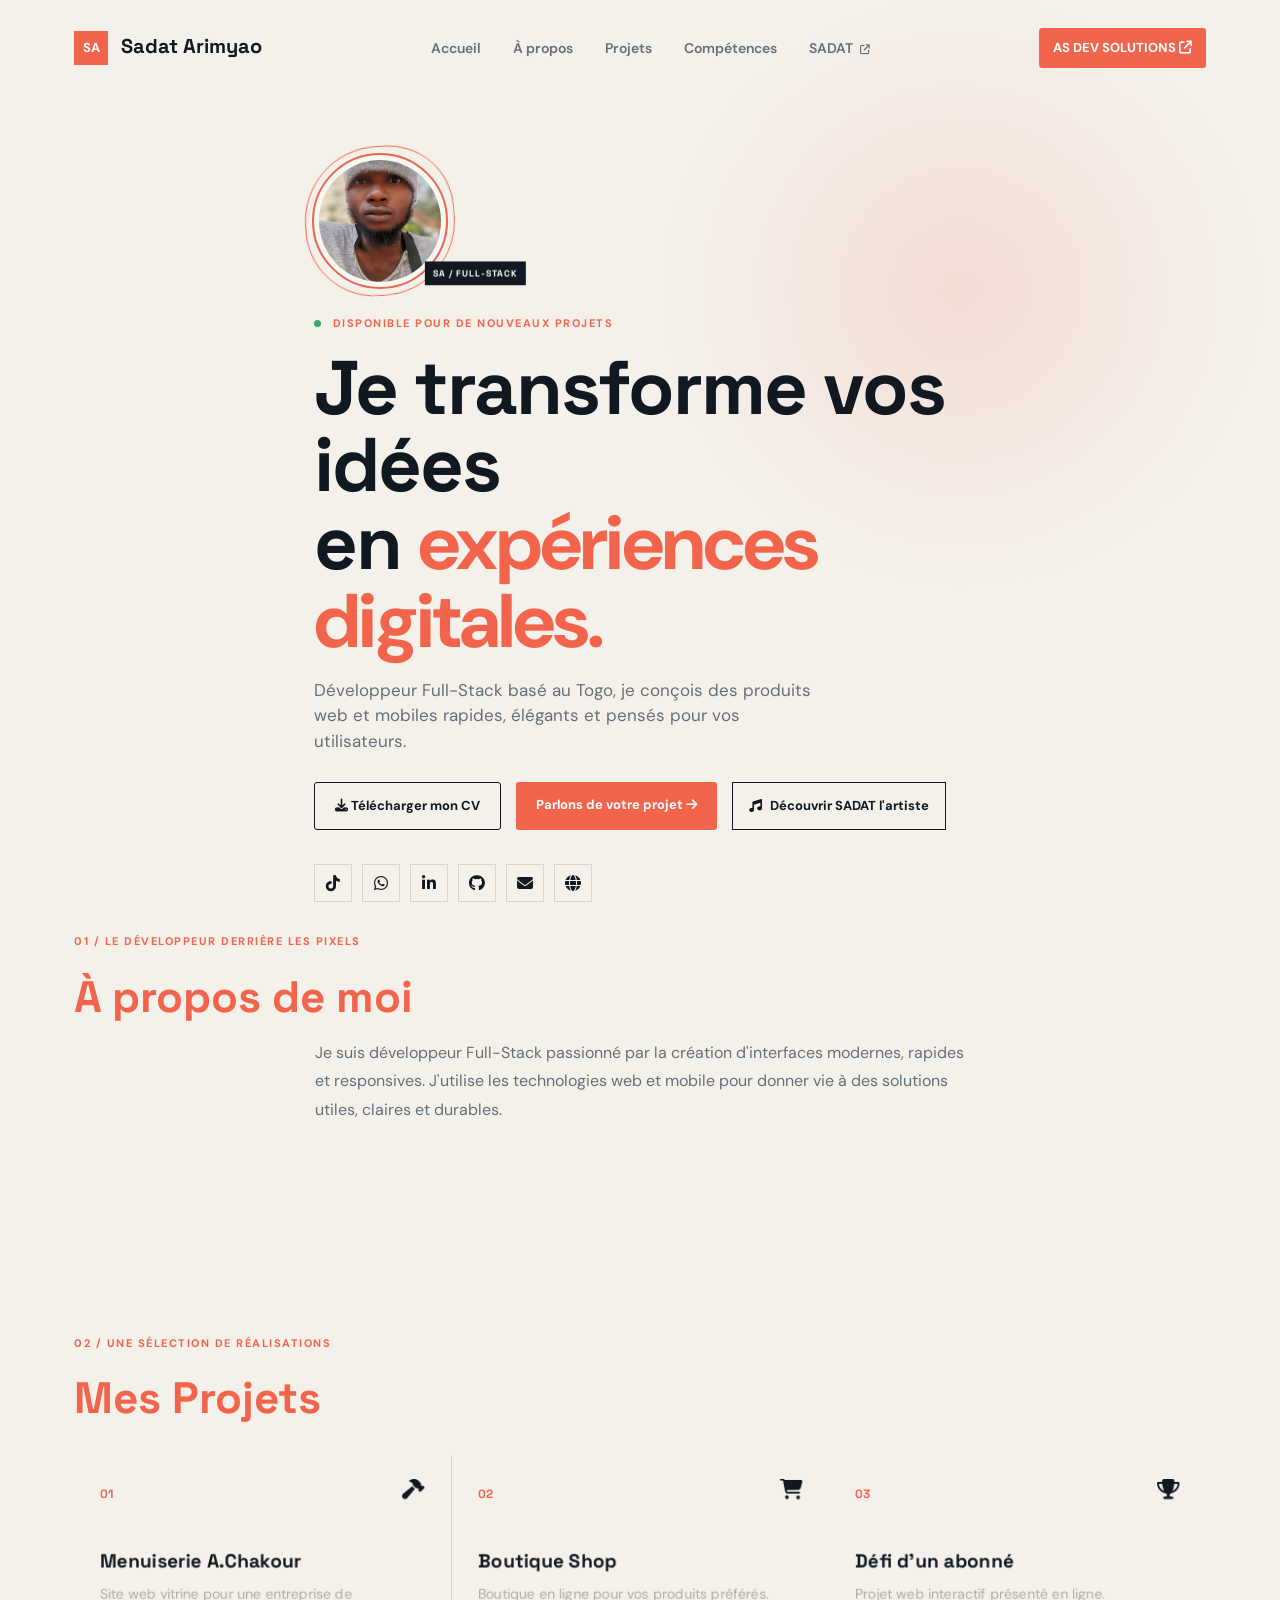
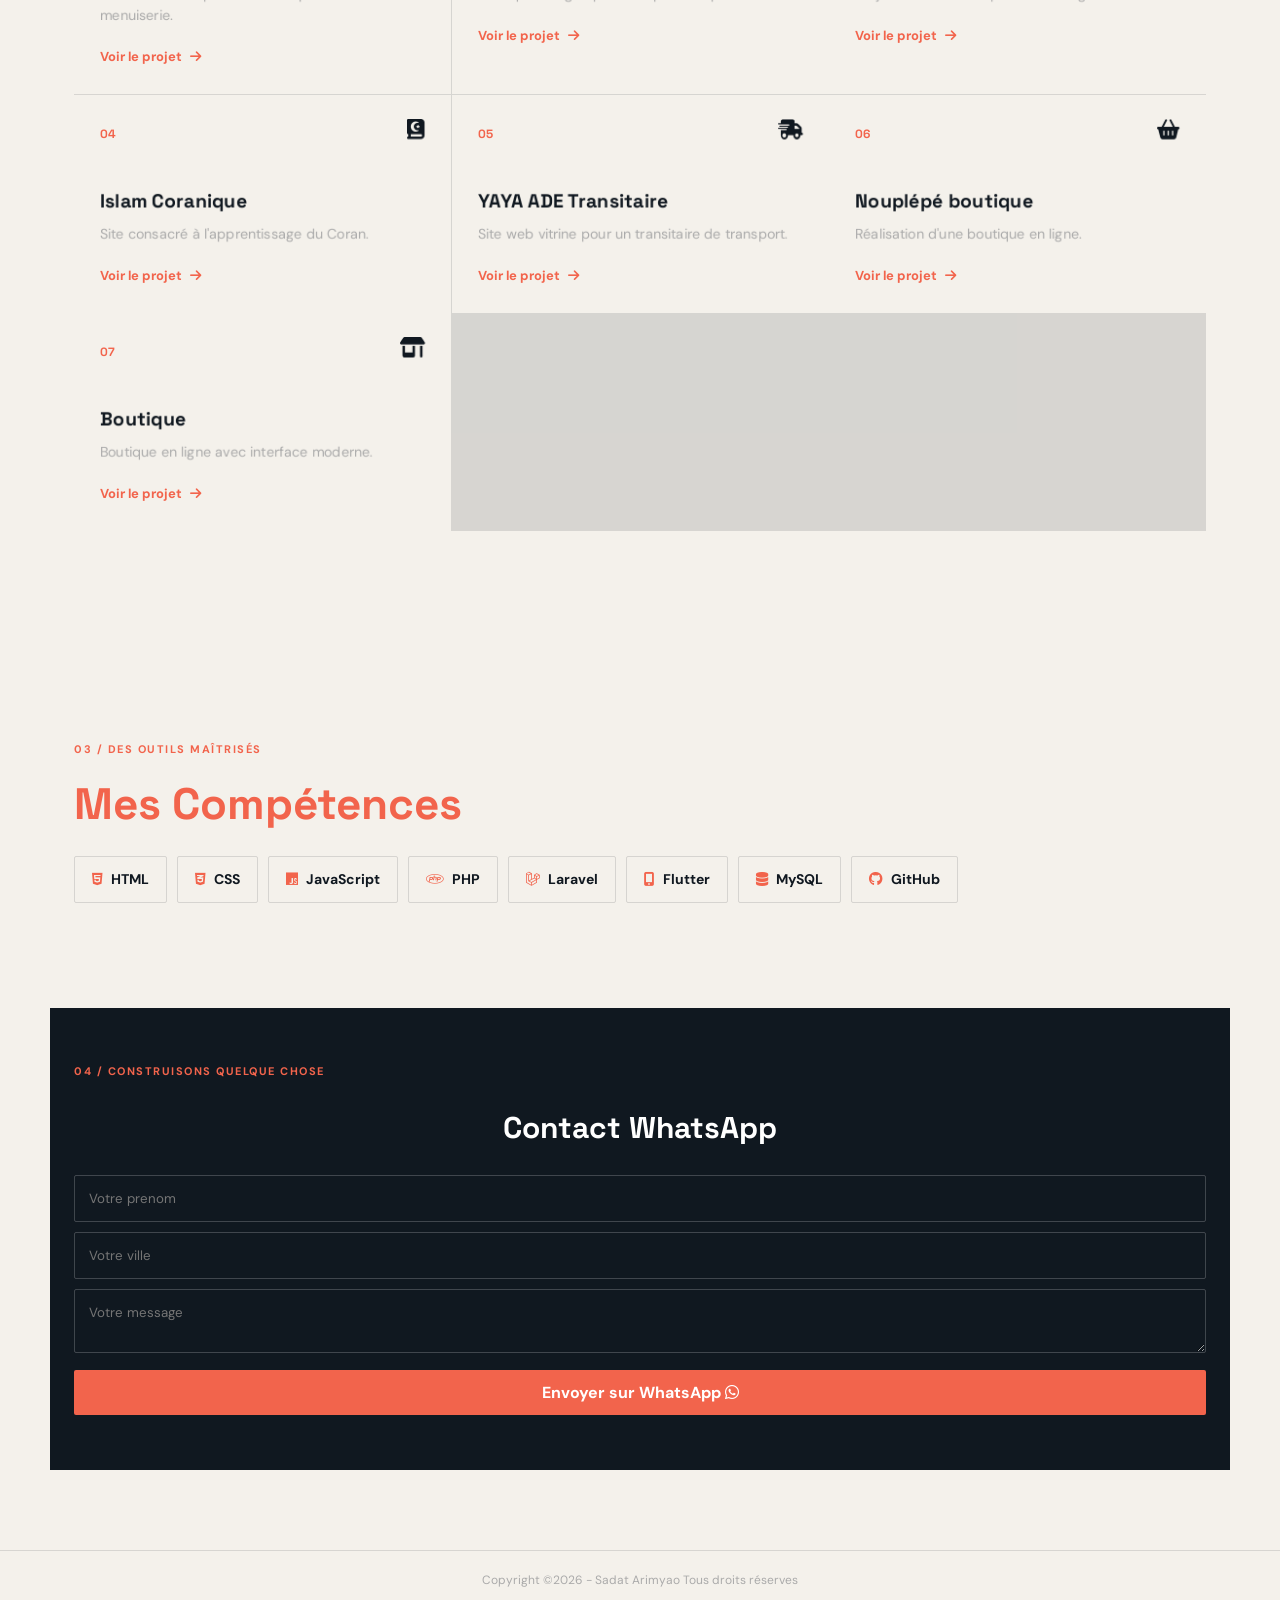
==== commit bf7f0a71: "mise a jour" ====
--- a/index.html
+++ b/index.html
@@ -64,33 +64,51 @@
 
      <!-- projects -->
       <section id="projects" class="section">
-                <p class="section-kicker">02 / Une sélection de réalisations</p>
+        <p class="section-kicker">02 / Une sélection de réalisations</p>
         <h2>Mes Projets</h2>
         <div class="projects">
-            <div class="project-card"><span class="card-number">01</span><i class="fa-solid fa-cart-shopping card-icon"></i>
-                <h3>Site E-commerce</h3>
-                <p>Boutique en ligne avec panier interface moderne.</p>
-            </div>
-            <div class="project-card"><span class="card-number">02</span><i class="fa-solid fa-scissors card-icon"></i>
-                <h3>Salon de coiffure</h3>
-                <p>Salon de coiffure moderne,hommes femmes.</p>
-            </div>
-            <div class="project-card"><span class="card-number">03</span><i class="fa-solid fa-graduation-cap card-icon"></i>
-                <h3>Site web scolaire</h3>
-                <p>Site pour un etablissement scolaire.</p>
-            </div>
-            <div class="project-card"><span class="card-number">04</span><i class="fa-solid fa-utensils card-icon"></i>
-                <h3>Bar Restaurant</h3>
-                <p>Bar Restaurant pour tous vos commandes et livraison rapide.</p>
-            </div>
-            <div class="project-card"><span class="card-number">05</span><i class="fa-solid fa-code card-icon"></i>
-                <h3>Portfolio</h3>
-                <p>Portfolio personnel responsive en HTML, CSS, JS</p>
-            </div>
-            <div class="project-card"><span class="card-number">06</span><i class="fa-solid fa-capsules card-icon"></i>
-                <h3>Application Pharmacie</h3>
-                <p>Application web de gestion des produits pharmaceutiques.</p>
-            </div>
+            <a class="project-card" href="https://sadatcoding.github.io/agoda/" target="_blank" rel="noopener noreferrer">
+                <span class="card-number">01</span><i class="fa-solid fa-hammer card-icon"></i>
+                <h3>Menuiserie A.Chakour</h3>
+                <p>Site web vitrine pour une entreprise de menuiserie.</p>
+                <span class="project-link">Voir le projet <i class="fa-solid fa-arrow-right"></i></span>
+            </a>
+            <a class="project-card" href="https://sadatcoding.github.io/boutique-shop/" target="_blank" rel="noopener noreferrer">
+                <span class="card-number">02</span><i class="fa-solid fa-cart-shopping card-icon"></i>
+                <h3>Boutique Shop</h3>
+                <p>Boutique en ligne pour vos produits préférés.</p>
+                <span class="project-link">Voir le projet <i class="fa-solid fa-arrow-right"></i></span>
+            </a>
+            <a class="project-card" href="https://sadatcoding.github.io/defi/" target="_blank" rel="noopener noreferrer">
+                <span class="card-number">03</span><i class="fa-solid fa-trophy card-icon"></i>
+                <h3>Défi d'un abonné</h3>
+                <p>Projet web interactif présenté en ligne.</p>
+                <span class="project-link">Voir le projet <i class="fa-solid fa-arrow-right"></i></span>
+            </a>
+            <a class="project-card" href="https://sadatcoding.github.io/islamcoranique/" target="_blank" rel="noopener noreferrer">
+                <span class="card-number">04</span><i class="fa-solid fa-book-quran card-icon"></i>
+                <h3>Islam Coranique</h3>
+                <p>Site consacré à l'apprentissage du Coran.</p>
+                <span class="project-link">Voir le projet <i class="fa-solid fa-arrow-right"></i></span>
+            </a>
+            <a class="project-card" href="https://sadatcoding.github.io/yayaade/" target="_blank" rel="noopener noreferrer">
+                <span class="card-number">05</span><i class="fa-solid fa-truck-fast card-icon"></i>
+                <h3>YAYA ADE Transitaire</h3>
+                <p>Site web vitrine pour un transitaire de transport.</p>
+                <span class="project-link">Voir le projet <i class="fa-solid fa-arrow-right"></i></span>
+            </a>
+            <a class="project-card" href="https://sadatcoding.github.io/nouplepe/" target="_blank" rel="noopener noreferrer">
+                <span class="card-number">06</span><i class="fa-solid fa-basket-shopping card-icon"></i>
+                <h3>Nouplépé boutique</h3>
+                <p>Réalisation d'une boutique en ligne.</p>
+                <span class="project-link">Voir le projet <i class="fa-solid fa-arrow-right"></i></span>
+            </a>
+            <a class="project-card" href="https://sadatcoding.github.io/boutique/" target="_blank" rel="noopener noreferrer">
+                <span class="card-number">07</span><i class="fa-solid fa-shop card-icon"></i>
+                <h3>Boutique</h3>
+                <p>Boutique en ligne avec interface moderne.</p>
+                <span class="project-link">Voir le projet <i class="fa-solid fa-arrow-right"></i></span>
+            </a>
         </div>
       </section>
 
--- a/style.css
+++ b/style.css
@@ -239,10 +239,13 @@
 .section h2 { font-size: 44px; line-height: 1; margin: 8px 0 20px; }
 .section-text { max-width: 650px; color: var(--muted); line-height: 1.8; }
 .projects { grid-template-columns: repeat(3, 1fr); gap: 1px; background: var(--line); margin-top: 35px; }
-.project-card { position: relative; min-height: 190px; background: var(--paper); border-radius: 0; padding: 26px; transition: .25s; }
+.project-card { position: relative; min-height: 190px; background: var(--paper); border-radius: 0; padding: 26px; color: var(--ink); text-decoration: none; transition: .25s; }
 .project-card:hover { background: #fff; box-shadow: none; transform: translateY(-5px); }
 .project-card h3 { margin-top: 42px; font-size: 19px; }
-.project-card p { margin: 8px 0 0; font-size: 14px; }
+.project-card p { margin: 8px 0 18px; font-size: 14px; }
+.project-link { display: inline-flex; align-items: center; gap: 8px; color: var(--coral); font: 700 13px 'DM Sans', sans-serif; }
+.project-link i { transition: transform .2s ease; }
+.project-card:hover .project-link i { transform: translateX(4px); }
 .card-number { color: var(--coral); font: 700 12px 'Space Grotesk', sans-serif; }
 .card-icon { position: absolute; top: 25px; right: 26px; color: var(--ink); font-size: 20px; }
 .skills { justify-content: flex-start; gap: 10px; }
@@ -266,6 +269,7 @@
 .is-visible .project-card:nth-child(4), .is-visible .skill:nth-child(4) { animation-delay: .24s; }
 .is-visible .project-card:nth-child(5), .is-visible .skill:nth-child(5) { animation-delay: .32s; }
 .is-visible .project-card:nth-child(6), .is-visible .skill:nth-child(6) { animation-delay: .4s; }
+.is-visible .project-card:nth-child(7) { animation-delay: .48s; }
 @keyframes reveal-item { to { opacity: 1; transform: translateY(0); } }
 @keyframes profile-float { 0%, 100% { translate: 0 0; } 50% { translate: 0 -7px; } }
 @media (prefers-reduced-motion: reduce) {
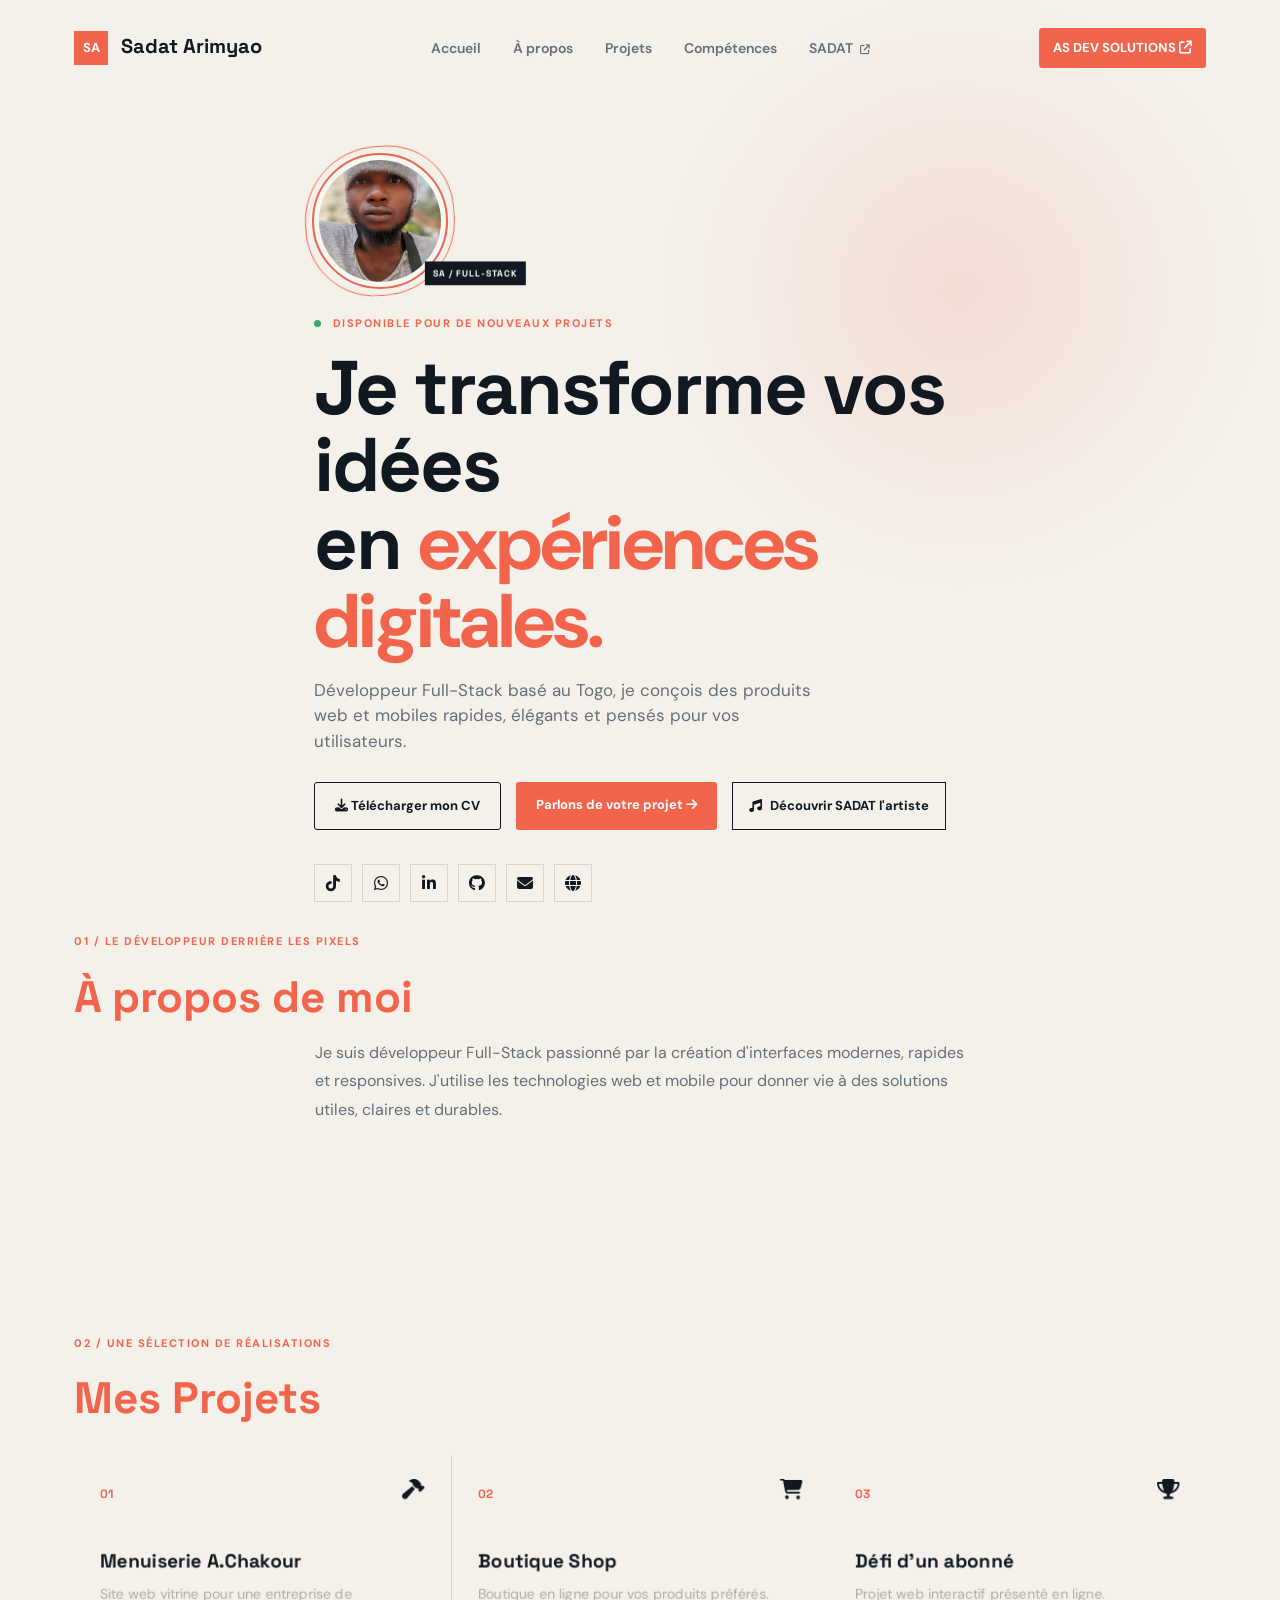
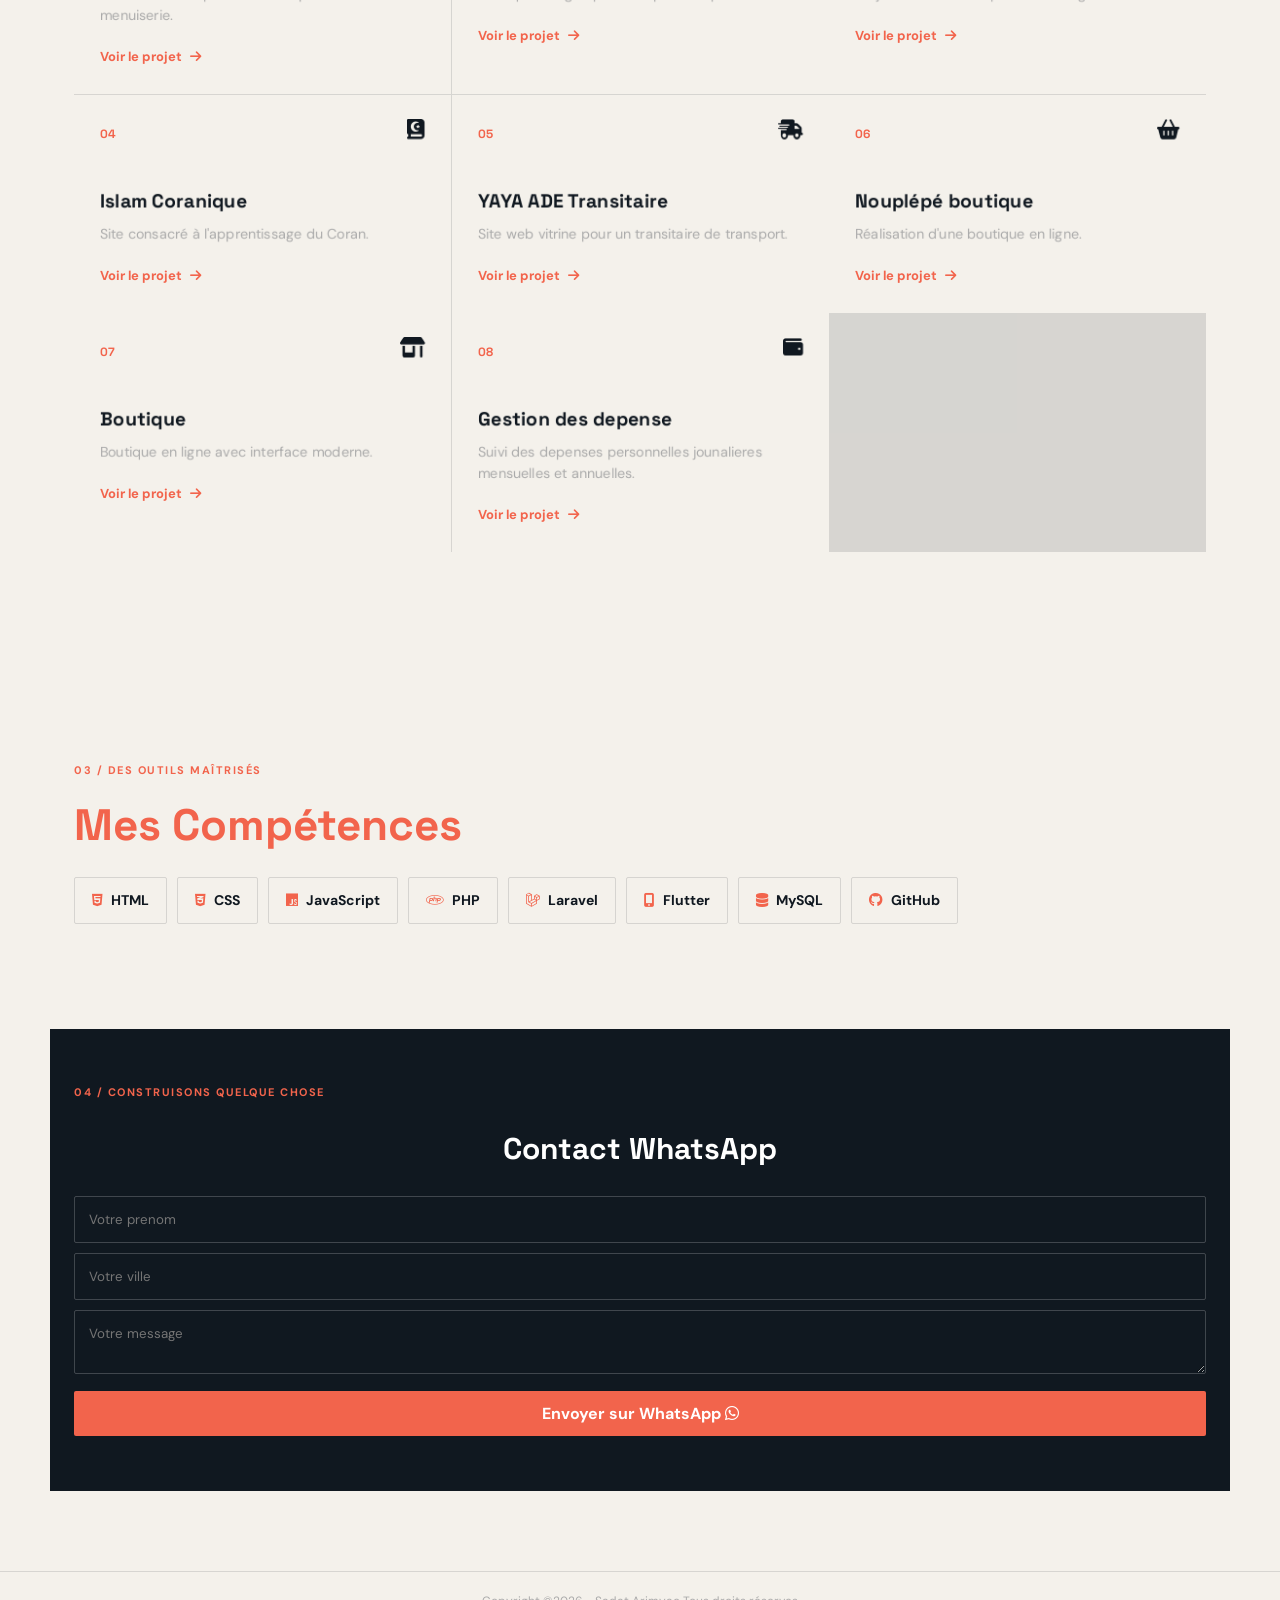
==== commit 84f62026: "mise a jour" ====
--- a/index.html
+++ b/index.html
@@ -109,6 +109,12 @@
                 <p>Boutique en ligne avec interface moderne.</p>
                 <span class="project-link">Voir le projet <i class="fa-solid fa-arrow-right"></i></span>
             </a>
+            <a class="project-card" href="https://sadatcoding.github.io/depensefacile/" target="_blank" rel="noopener noreferrer">
+                <span class="card-number">08</span><i class="fa-solid fa-wallet card-icon"></i>
+                <h3>Gestion des depense</h3>
+                <p>Suivi des depenses personnelles jounalieres mensuelles et annuelles.</p>
+                <span class="project-link">Voir le projet <i class="fa-solid fa-arrow-right"></i></span>
+            </a>
         </div>
       </section>
 
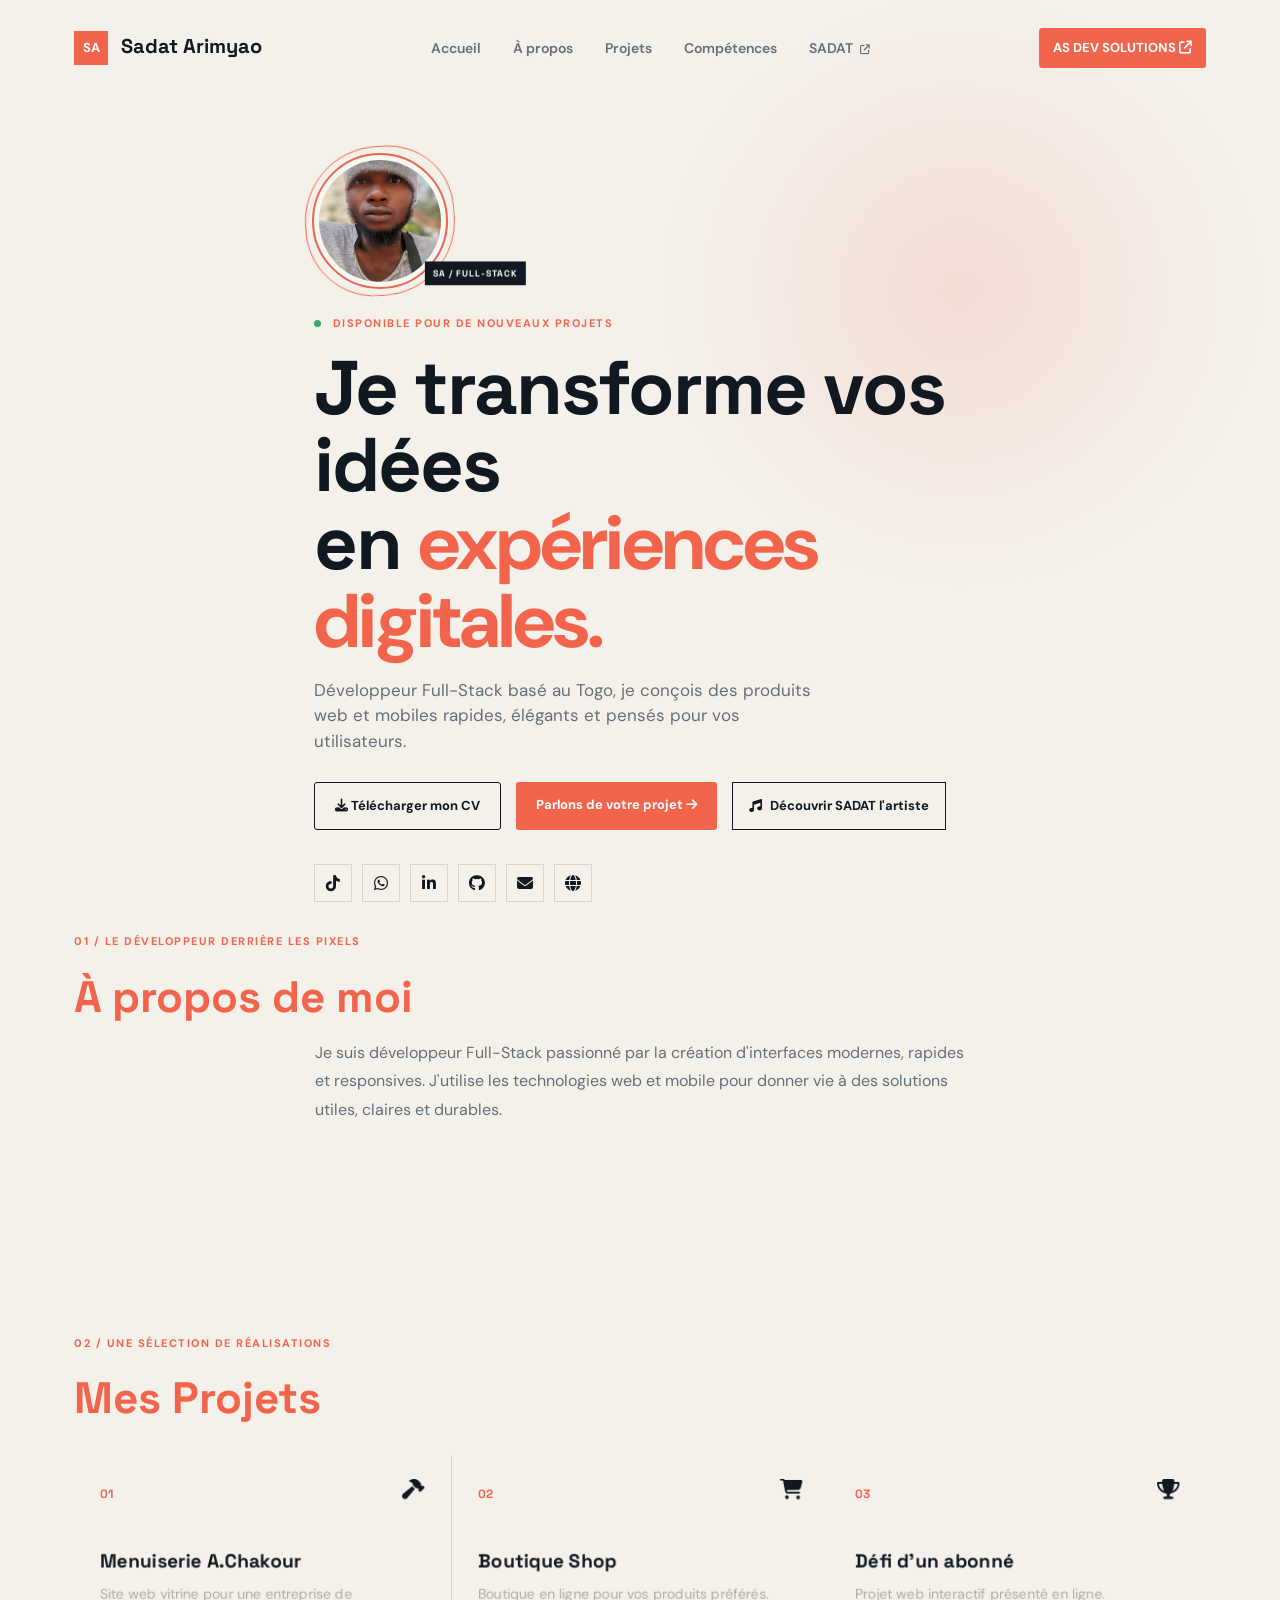
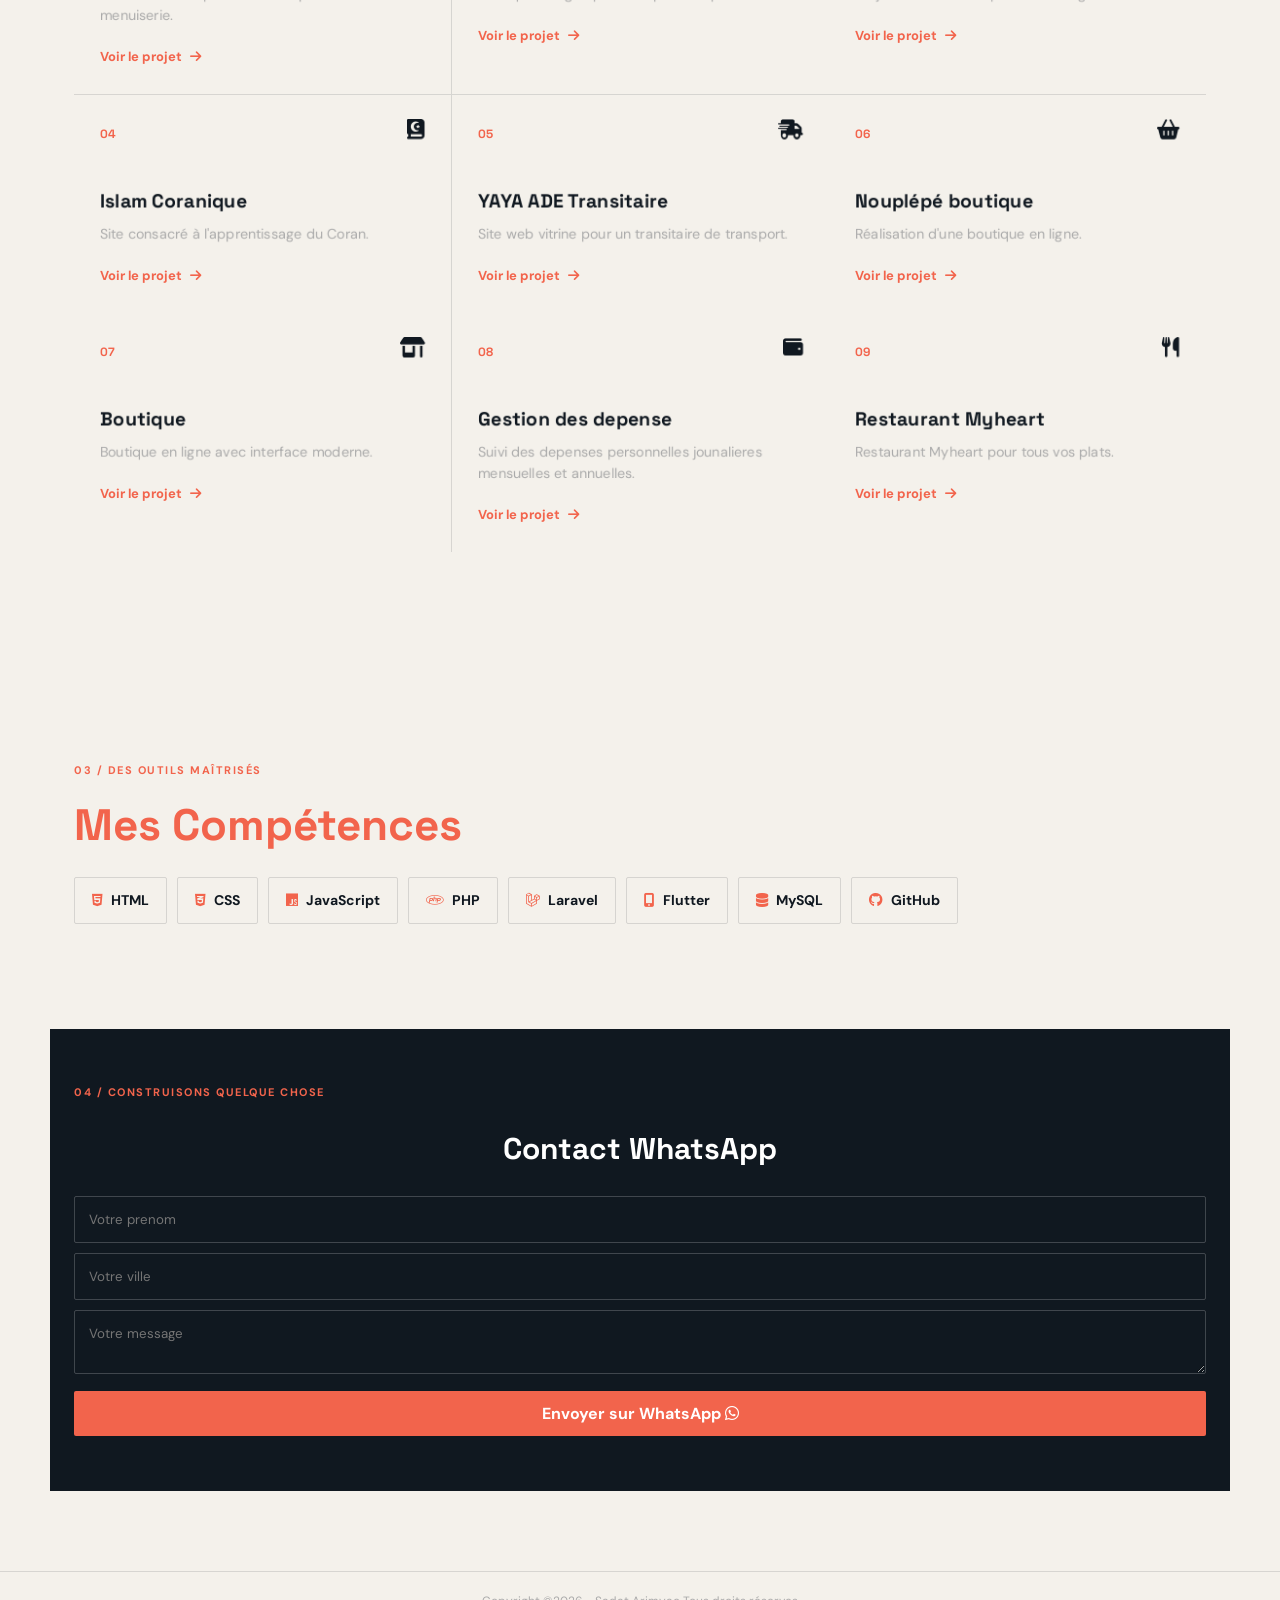
==== commit 46ae6d18: "mise a jour" ====
--- a/index.html
+++ b/index.html
@@ -115,6 +115,12 @@
                 <p>Suivi des depenses personnelles jounalieres mensuelles et annuelles.</p>
                 <span class="project-link">Voir le projet <i class="fa-solid fa-arrow-right"></i></span>
             </a>
+            <a class="project-card" href="https://sadatcoding.github.io/myheart/" target="_blank" rel="noopener noreferrer">
+                <span class="card-number">09</span><i class="fa-solid fa-utensils card-icon"></i>
+                <h3>Restaurant Myheart</h3>
+                <p>Restaurant Myheart pour tous vos plats.</p>
+                <span class="project-link">Voir le projet <i class="fa-solid fa-arrow-right"></i></span>
+            </a>
         </div>
       </section>
 
